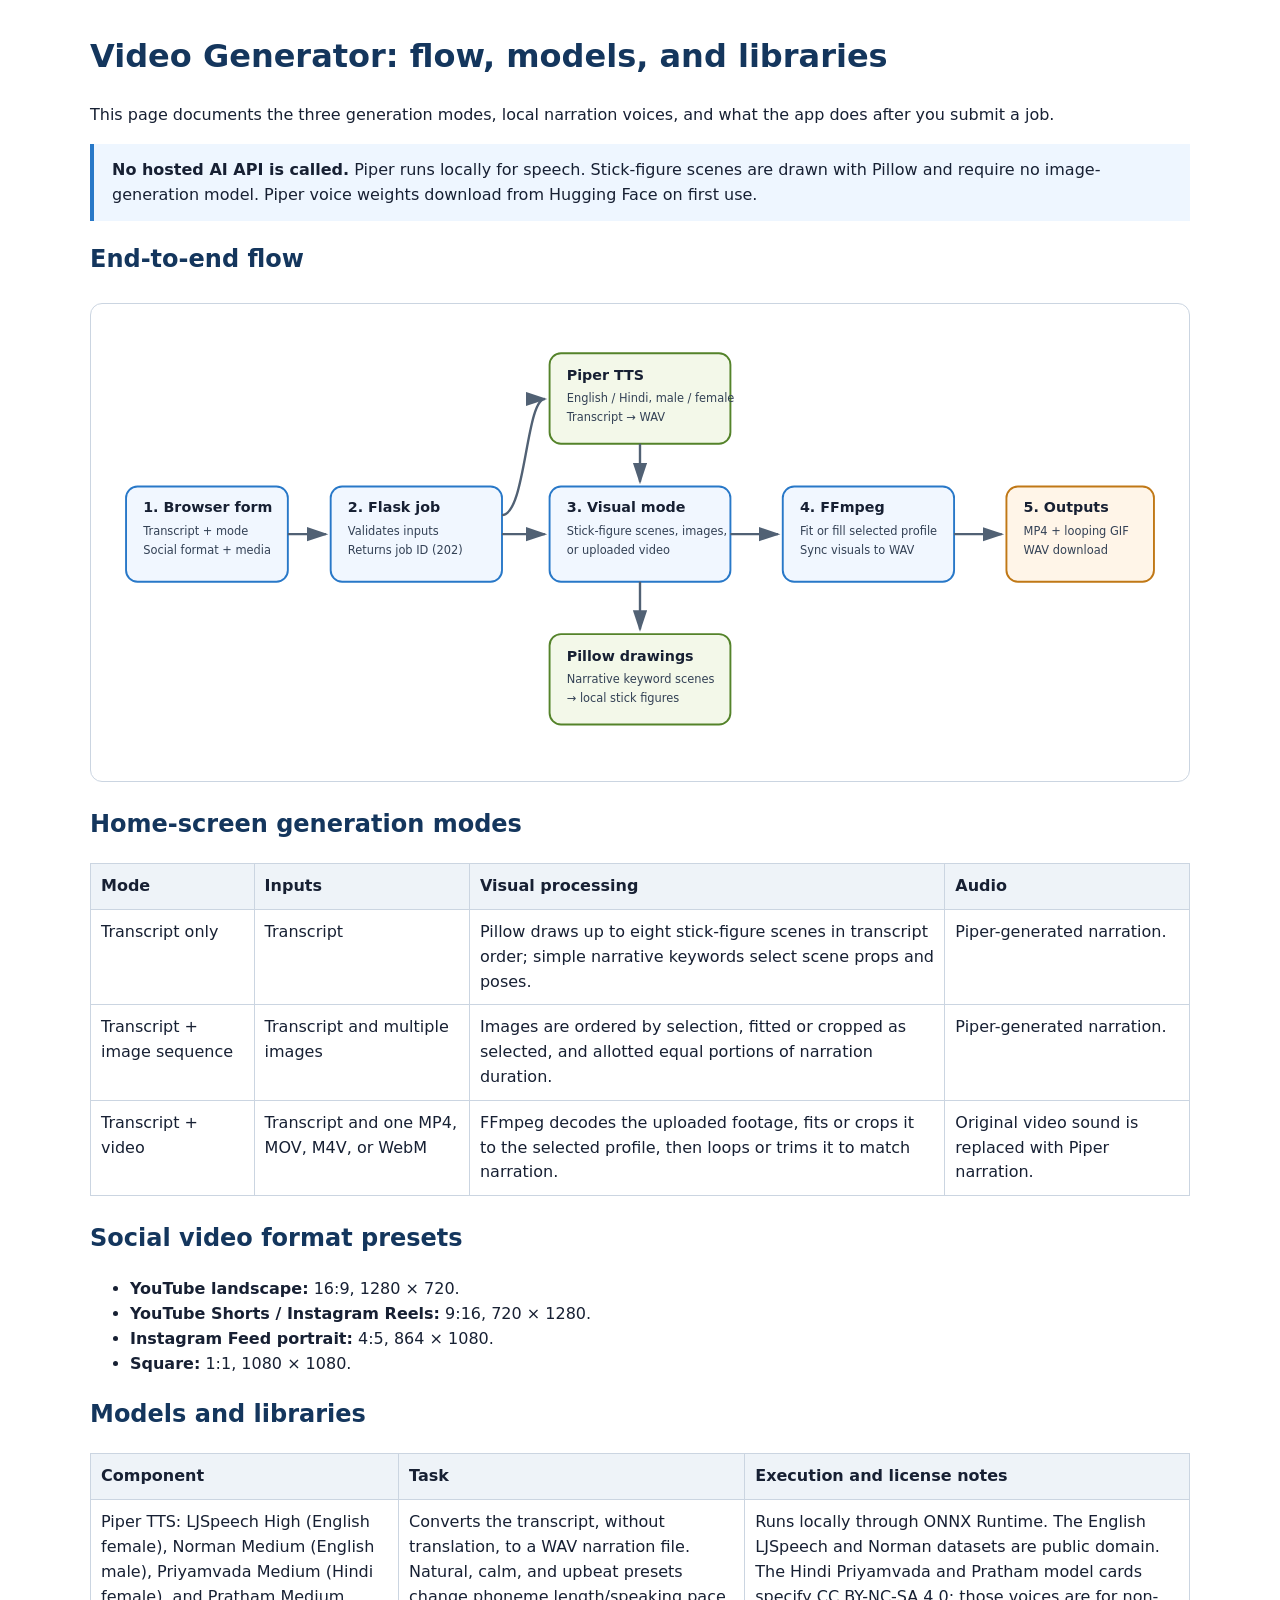
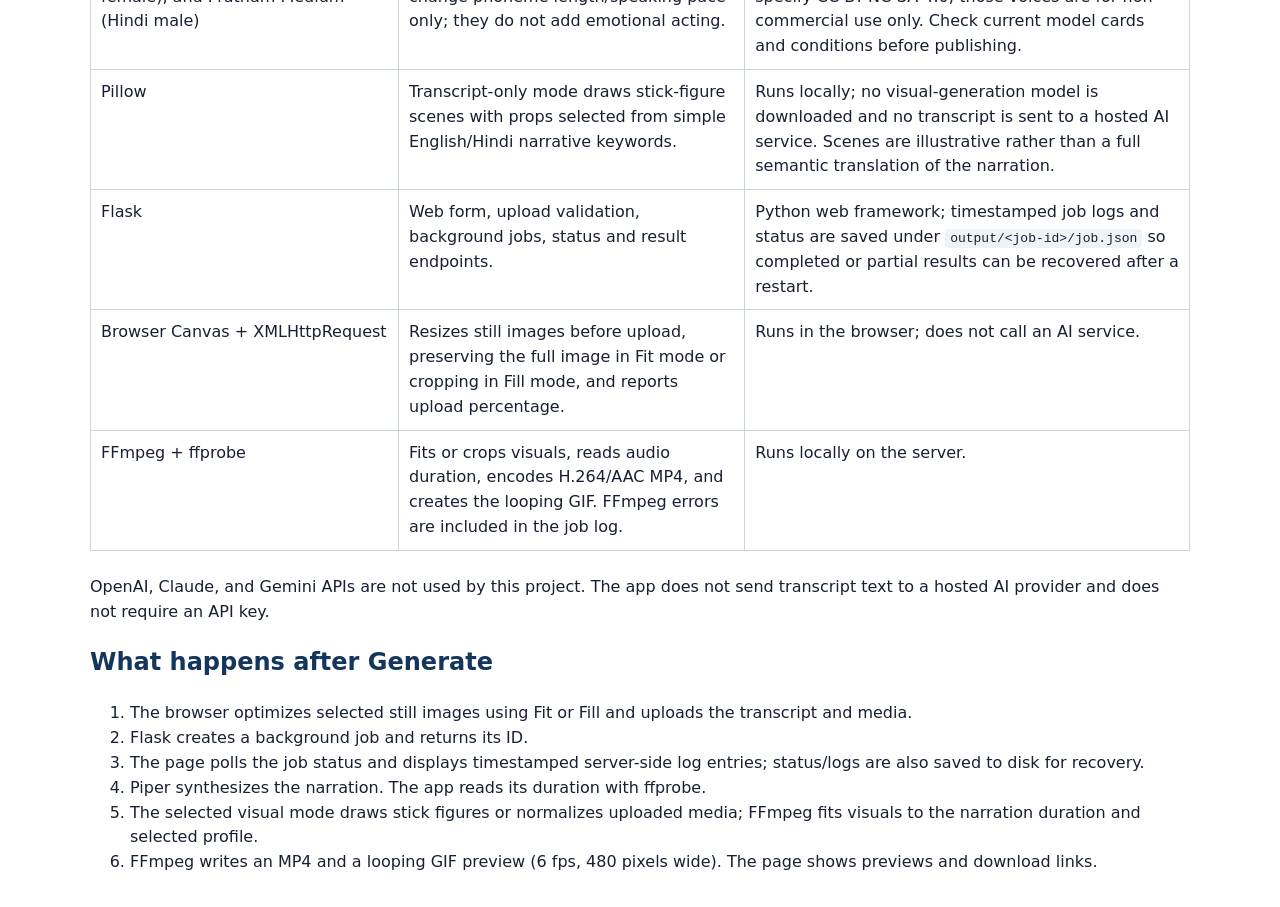
==== docs/video-generation-flow.html @ 9afd6c6a "Build transcript-to-video generator Add Flask workflows for transcript narration, image slideshows, " ====
<!doctype html>
<html lang="en">
  <head>
    <meta charset="utf-8">
    <meta name="viewport" content="width=device-width, initial-scale=1">
    <title>Video Generator - Flow and Models</title>
    <style>
      :root { color-scheme: light; font-family: system-ui, sans-serif; line-height: 1.55; }
      body { max-width: 1100px; margin: 32px auto; padding: 0 20px; color: #172033; }
      h1, h2 { color: #14365d; }
      .callout { padding: 14px 18px; border-left: 4px solid #2878c8; background: #eef6ff; }
      .diagram { overflow-x: auto; margin: 24px 0; padding: 16px; border: 1px solid #cbd5e1; border-radius: 12px; }
      svg { min-width: 900px; width: 100%; height: auto; }
      .node { fill: #f1f7ff; stroke: #2878c8; stroke-width: 2; rx: 12; }
      .node-model { fill: #f3f8e9; stroke: #54832a; stroke-width: 2; rx: 12; }
      .node-output { fill: #fff5e8; stroke: #c07816; stroke-width: 2; rx: 12; }
      .arrow { stroke: #516174; stroke-width: 2.5; fill: none; marker-end: url(#arrow); }
      .node-title { font-size: 15px; font-weight: 700; fill: #172033; }
      .node-copy { font-size: 12px; fill: #334155; }
      table { width: 100%; border-collapse: collapse; margin: 16px 0 24px; }
      th, td { padding: 10px; border: 1px solid #cbd5e1; text-align: left; vertical-align: top; }
      th { background: #eef3f8; }
      code { background: #eef3f8; padding: 2px 5px; border-radius: 4px; }
      @media (prefers-color-scheme: dark) {
        :root { color-scheme: dark; }
        body { background: #111827; color: #e5e7eb; }
        h1, h2 { color: #bfdbfe; }
        th, td { border-color: #475569; }
        th, code { background: #1f2937; }
        .callout { background: #172554; }
        .diagram { border-color: #475569; }
      }
    </style>
  </head>
  <body>
    <h1>Video Generator: flow, models, and libraries</h1>
    <p>This page documents the three generation modes, local narration voices, and what the app does after you submit a job.</p>

    <div class="callout">
      <strong>No hosted AI API is called.</strong> Piper runs locally for speech. Stick-figure scenes are drawn with Pillow and require no image-generation model. Piper voice weights download from Hugging Face on first use.
    </div>

    <h2>End-to-end flow</h2>
    <div class="diagram">
      <svg viewBox="0 0 1120 460" role="img" aria-labelledby="diagram-title diagram-desc">
        <title id="diagram-title">Video generation processing flow</title>
        <desc id="diagram-desc">A browser submits a transcript and optional images or video to Flask. Piper creates narration. The selected visual mode prepares scenes. FFmpeg matches visuals to the narration and writes the video and GIF. The browser polls for logs and displays downloads.</desc>
        <defs>
          <marker id="arrow" markerWidth="10" markerHeight="10" refX="8" refY="3" orient="auto">
            <path d="M0,0 L0,6 L9,3 z" fill="#516174"></path>
          </marker>
        </defs>
        <rect class="node" x="20" y="175" width="170" height="100"></rect>
        <text class="node-title" x="38" y="202">1. Browser form</text>
        <text class="node-copy" x="38" y="226">Transcript + mode</text>
        <text class="node-copy" x="38" y="246">Social format + media</text>

        <rect class="node" x="235" y="175" width="180" height="100"></rect>
        <text class="node-title" x="253" y="202">2. Flask job</text>
        <text class="node-copy" x="253" y="226">Validates inputs</text>
        <text class="node-copy" x="253" y="246">Returns job ID (202)</text>

        <rect class="node-model" x="465" y="35" width="190" height="95"></rect>
        <text class="node-title" x="483" y="63">Piper TTS</text>
        <text class="node-copy" x="483" y="86">English / Hindi, male / female</text>
        <text class="node-copy" x="483" y="106">Transcript → WAV</text>

        <rect class="node" x="465" y="175" width="190" height="100"></rect>
        <text class="node-title" x="483" y="202">3. Visual mode</text>
        <text class="node-copy" x="483" y="226">Stick-figure scenes, images,</text>
        <text class="node-copy" x="483" y="246">or uploaded video</text>

        <rect class="node-model" x="465" y="330" width="190" height="95"></rect>
        <text class="node-title" x="483" y="358">Pillow drawings</text>
        <text class="node-copy" x="483" y="381">Narrative keyword scenes</text>
        <text class="node-copy" x="483" y="401">→ local stick figures</text>

        <rect class="node" x="710" y="175" width="180" height="100"></rect>
        <text class="node-title" x="728" y="202">4. FFmpeg</text>
        <text class="node-copy" x="728" y="226">Fit or fill selected profile</text>
        <text class="node-copy" x="728" y="246">Sync visuals to WAV</text>

        <rect class="node-output" x="945" y="175" width="155" height="100"></rect>
        <text class="node-title" x="963" y="202">5. Outputs</text>
        <text class="node-copy" x="963" y="226">MP4 + looping GIF</text>
        <text class="node-copy" x="963" y="246">WAV download</text>

        <path class="arrow" d="M190 225 H230"></path>
        <path class="arrow" d="M415 205 C440 205 440 83 460 83"></path>
        <path class="arrow" d="M415 225 H460"></path>
        <path class="arrow" d="M560 130 V170"></path>
        <path class="arrow" d="M560 275 V325"></path>
        <path class="arrow" d="M655 225 H705"></path>
        <path class="arrow" d="M890 225 H940"></path>
      </svg>
    </div>

    <h2>Home-screen generation modes</h2>
    <table>
      <thead><tr><th>Mode</th><th>Inputs</th><th>Visual processing</th><th>Audio</th></tr></thead>
      <tbody>
        <tr><td>Transcript only</td><td>Transcript</td><td>Pillow draws up to eight stick-figure scenes in transcript order; simple narrative keywords select scene props and poses.</td><td>Piper-generated narration.</td></tr>
        <tr><td>Transcript + image sequence</td><td>Transcript and multiple images</td><td>Images are ordered by selection, fitted or cropped as selected, and allotted equal portions of narration duration.</td><td>Piper-generated narration.</td></tr>
        <tr><td>Transcript + video</td><td>Transcript and one MP4, MOV, M4V, or WebM</td><td>FFmpeg decodes the uploaded footage, fits or crops it to the selected profile, then loops or trims it to match narration.</td><td>Original video sound is replaced with Piper narration.</td></tr>
      </tbody>
    </table>

    <h2>Social video format presets</h2>
    <ul>
      <li><strong>YouTube landscape:</strong> 16:9, 1280 × 720.</li>
      <li><strong>YouTube Shorts / Instagram Reels:</strong> 9:16, 720 × 1280.</li>
      <li><strong>Instagram Feed portrait:</strong> 4:5, 864 × 1080.</li>
      <li><strong>Square:</strong> 1:1, 1080 × 1080.</li>
    </ul>

    <h2>Models and libraries</h2>
    <table>
      <thead><tr><th>Component</th><th>Task</th><th>Execution and license notes</th></tr></thead>
      <tbody>
        <tr>
          <td>Piper TTS: LJSpeech High (English female), Norman Medium (English male), Priyamvada Medium (Hindi female), and Pratham Medium (Hindi male)</td>
          <td>Converts the transcript, without translation, to a WAV narration file. Natural, calm, and upbeat presets change phoneme length/speaking pace only; they do not add emotional acting.</td>
          <td>Runs locally through ONNX Runtime. The English LJSpeech and Norman datasets are public domain. The Hindi Priyamvada and Pratham model cards specify CC BY-NC-SA 4.0; those voices are for non-commercial use only. Check current model cards and conditions before publishing.</td>
        </tr>
        <tr>
          <td>Pillow</td>
          <td>Transcript-only mode draws stick-figure scenes with props selected from simple English/Hindi narrative keywords.</td>
          <td>Runs locally; no visual-generation model is downloaded and no transcript is sent to a hosted AI service. Scenes are illustrative rather than a full semantic translation of the narration.</td>
        </tr>
        <tr>
          <td>Flask</td>
          <td>Web form, upload validation, background jobs, status and result endpoints.</td>
          <td>Python web framework; timestamped job logs and status are saved under <code>output/&lt;job-id&gt;/job.json</code> so completed or partial results can be recovered after a restart.</td>
        </tr>
        <tr>
          <td>Browser Canvas + XMLHttpRequest</td>
          <td>Resizes still images before upload, preserving the full image in Fit mode or cropping in Fill mode, and reports upload percentage.</td>
          <td>Runs in the browser; does not call an AI service.</td>
        </tr>
        <tr>
          <td>FFmpeg + ffprobe</td>
          <td>Fits or crops visuals, reads audio duration, encodes H.264/AAC MP4, and creates the looping GIF. FFmpeg errors are included in the job log.</td>
          <td>Runs locally on the server.</td>
        </tr>
      </tbody>
    </table>
    <p>OpenAI, Claude, and Gemini APIs are not used by this project. The app does not send transcript text to a hosted AI provider and does not require an API key.</p>

    <h2>What happens after Generate</h2>
    <ol>
      <li>The browser optimizes selected still images using Fit or Fill and uploads the transcript and media.</li>
      <li>Flask creates a background job and returns its ID.</li>
      <li>The page polls the job status and displays timestamped server-side log entries; status/logs are also saved to disk for recovery.</li>
      <li>Piper synthesizes the narration. The app reads its duration with ffprobe.</li>
      <li>The selected visual mode draws stick figures or normalizes uploaded media; FFmpeg fits visuals to the narration duration and selected profile.</li>
      <li>FFmpeg writes an MP4 and a looping GIF preview (6 fps, 480 pixels wide). The page shows previews and download links.</li>
    </ol>
  </body>
</html>
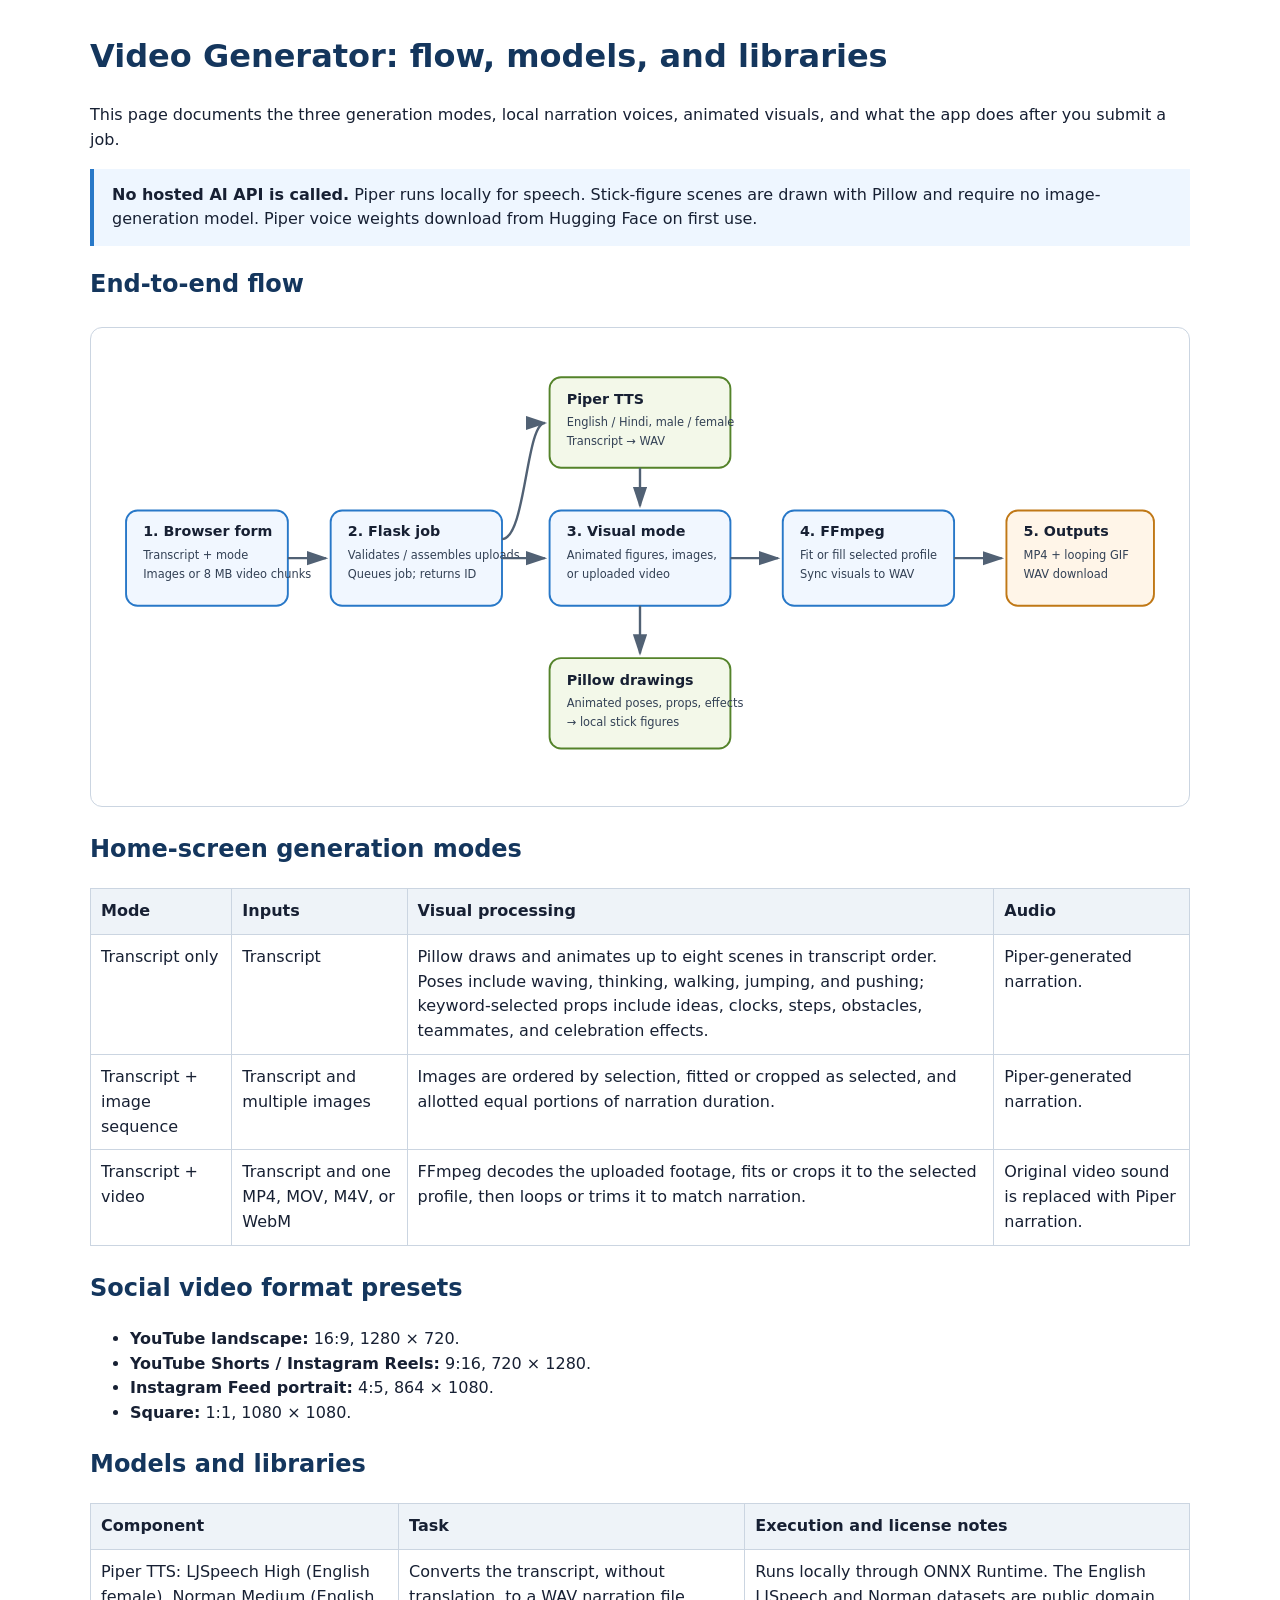
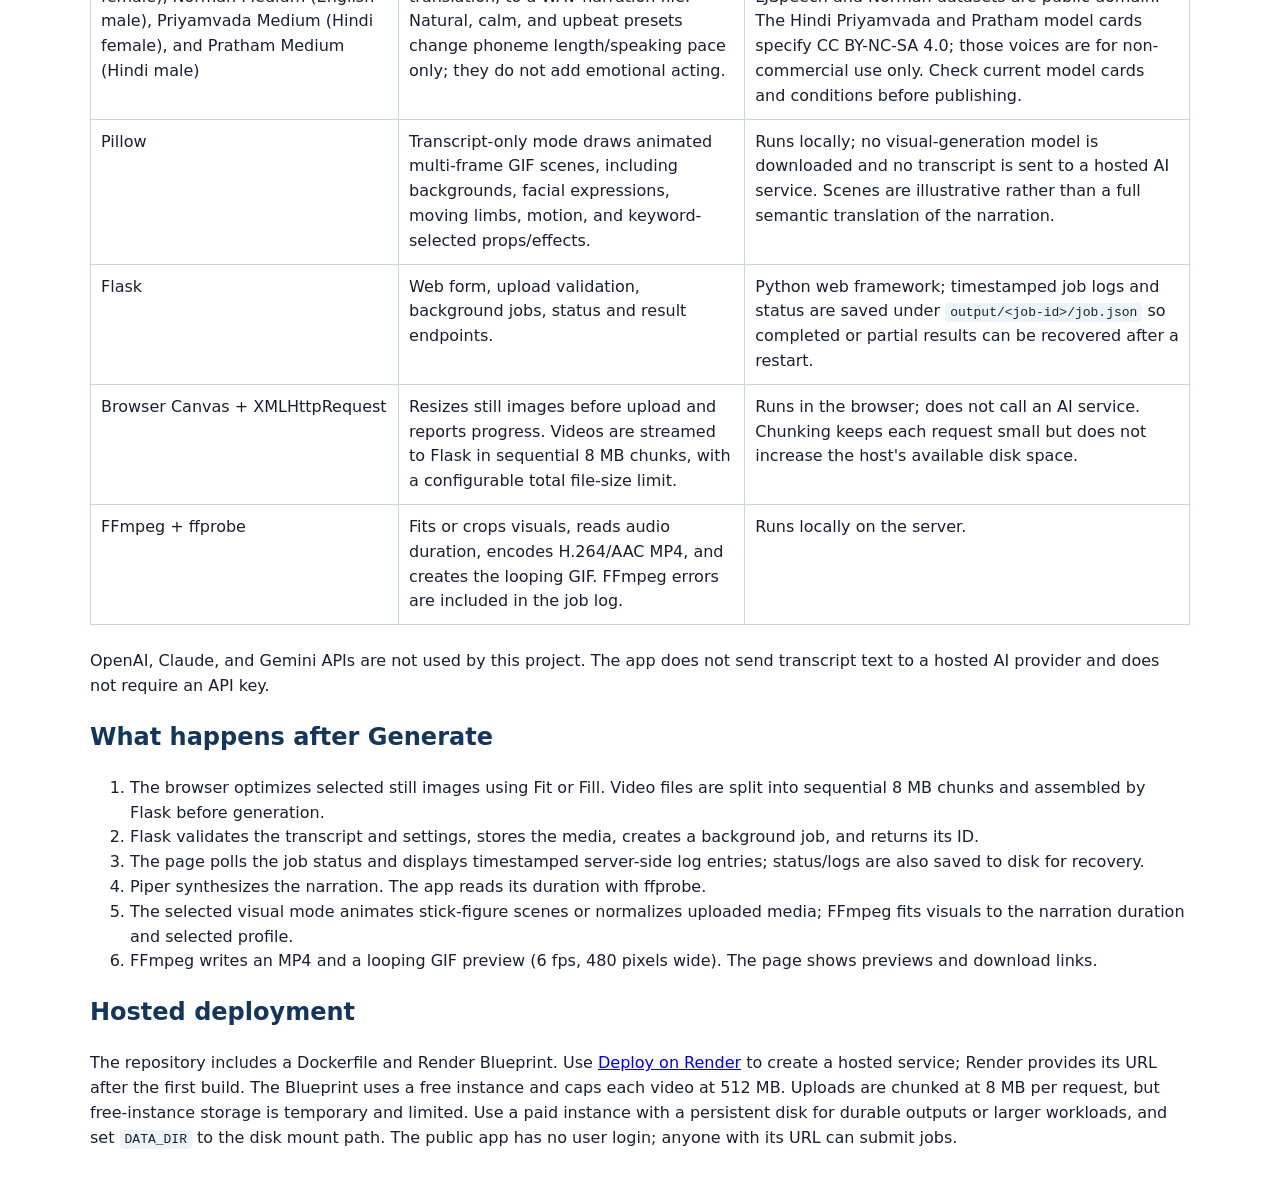
==== commit 03ca57da: "Add chunked uploads and animated scenes Add 8 MB chunked video upload sessions, animated transcript-" ====
--- a/docs/video-generation-flow.html
+++ b/docs/video-generation-flow.html
@@ -34,7 +34,7 @@
   </head>
   <body>
     <h1>Video Generator: flow, models, and libraries</h1>
-    <p>This page documents the three generation modes, local narration voices, and what the app does after you submit a job.</p>
+    <p>This page documents the three generation modes, local narration voices, animated visuals, and what the app does after you submit a job.</p>
 
     <div class="callout">
       <strong>No hosted AI API is called.</strong> Piper runs locally for speech. Stick-figure scenes are drawn with Pillow and require no image-generation model. Piper voice weights download from Hugging Face on first use.
@@ -44,7 +44,7 @@
     <div class="diagram">
       <svg viewBox="0 0 1120 460" role="img" aria-labelledby="diagram-title diagram-desc">
         <title id="diagram-title">Video generation processing flow</title>
-        <desc id="diagram-desc">A browser submits a transcript and optional images or video to Flask. Piper creates narration. The selected visual mode prepares scenes. FFmpeg matches visuals to the narration and writes the video and GIF. The browser polls for logs and displays downloads.</desc>
+        <desc id="diagram-desc">A browser sends a transcript, optimized images, or video in 8 MB chunks to Flask. Piper creates narration. The selected visual mode prepares scenes. FFmpeg matches visuals to the narration and writes the video and GIF. The browser polls for logs and displays downloads.</desc>
         <defs>
           <marker id="arrow" markerWidth="10" markerHeight="10" refX="8" refY="3" orient="auto">
             <path d="M0,0 L0,6 L9,3 z" fill="#516174"></path>
@@ -53,12 +53,12 @@
         <rect class="node" x="20" y="175" width="170" height="100"></rect>
         <text class="node-title" x="38" y="202">1. Browser form</text>
         <text class="node-copy" x="38" y="226">Transcript + mode</text>
-        <text class="node-copy" x="38" y="246">Social format + media</text>
+        <text class="node-copy" x="38" y="246">Images or 8 MB video chunks</text>
 
         <rect class="node" x="235" y="175" width="180" height="100"></rect>
         <text class="node-title" x="253" y="202">2. Flask job</text>
-        <text class="node-copy" x="253" y="226">Validates inputs</text>
-        <text class="node-copy" x="253" y="246">Returns job ID (202)</text>
+        <text class="node-copy" x="253" y="226">Validates / assembles uploads</text>
+        <text class="node-copy" x="253" y="246">Queues job; returns ID</text>
 
         <rect class="node-model" x="465" y="35" width="190" height="95"></rect>
         <text class="node-title" x="483" y="63">Piper TTS</text>
@@ -67,12 +67,12 @@
 
         <rect class="node" x="465" y="175" width="190" height="100"></rect>
         <text class="node-title" x="483" y="202">3. Visual mode</text>
-        <text class="node-copy" x="483" y="226">Stick-figure scenes, images,</text>
+        <text class="node-copy" x="483" y="226">Animated figures, images,</text>
         <text class="node-copy" x="483" y="246">or uploaded video</text>
 
         <rect class="node-model" x="465" y="330" width="190" height="95"></rect>
         <text class="node-title" x="483" y="358">Pillow drawings</text>
-        <text class="node-copy" x="483" y="381">Narrative keyword scenes</text>
+        <text class="node-copy" x="483" y="381">Animated poses, props, effects</text>
         <text class="node-copy" x="483" y="401">→ local stick figures</text>
 
         <rect class="node" x="710" y="175" width="180" height="100"></rect>
@@ -99,7 +99,7 @@
     <table>
       <thead><tr><th>Mode</th><th>Inputs</th><th>Visual processing</th><th>Audio</th></tr></thead>
       <tbody>
-        <tr><td>Transcript only</td><td>Transcript</td><td>Pillow draws up to eight stick-figure scenes in transcript order; simple narrative keywords select scene props and poses.</td><td>Piper-generated narration.</td></tr>
+        <tr><td>Transcript only</td><td>Transcript</td><td>Pillow draws and animates up to eight scenes in transcript order. Poses include waving, thinking, walking, jumping, and pushing; keyword-selected props include ideas, clocks, steps, obstacles, teammates, and celebration effects.</td><td>Piper-generated narration.</td></tr>
         <tr><td>Transcript + image sequence</td><td>Transcript and multiple images</td><td>Images are ordered by selection, fitted or cropped as selected, and allotted equal portions of narration duration.</td><td>Piper-generated narration.</td></tr>
         <tr><td>Transcript + video</td><td>Transcript and one MP4, MOV, M4V, or WebM</td><td>FFmpeg decodes the uploaded footage, fits or crops it to the selected profile, then loops or trims it to match narration.</td><td>Original video sound is replaced with Piper narration.</td></tr>
       </tbody>
@@ -124,7 +124,7 @@
         </tr>
         <tr>
           <td>Pillow</td>
-          <td>Transcript-only mode draws stick-figure scenes with props selected from simple English/Hindi narrative keywords.</td>
+          <td>Transcript-only mode draws animated multi-frame GIF scenes, including backgrounds, facial expressions, moving limbs, motion, and keyword-selected props/effects.</td>
           <td>Runs locally; no visual-generation model is downloaded and no transcript is sent to a hosted AI service. Scenes are illustrative rather than a full semantic translation of the narration.</td>
         </tr>
         <tr>
@@ -134,8 +134,8 @@
         </tr>
         <tr>
           <td>Browser Canvas + XMLHttpRequest</td>
-          <td>Resizes still images before upload, preserving the full image in Fit mode or cropping in Fill mode, and reports upload percentage.</td>
-          <td>Runs in the browser; does not call an AI service.</td>
+          <td>Resizes still images before upload and reports progress. Videos are streamed to Flask in sequential 8 MB chunks, with a configurable total file-size limit.</td>
+          <td>Runs in the browser; does not call an AI service. Chunking keeps each request small but does not increase the host's available disk space.</td>
         </tr>
         <tr>
           <td>FFmpeg + ffprobe</td>
@@ -148,12 +148,15 @@
 
     <h2>What happens after Generate</h2>
     <ol>
-      <li>The browser optimizes selected still images using Fit or Fill and uploads the transcript and media.</li>
-      <li>Flask creates a background job and returns its ID.</li>
+      <li>The browser optimizes selected still images using Fit or Fill. Video files are split into sequential 8 MB chunks and assembled by Flask before generation.</li>
+      <li>Flask validates the transcript and settings, stores the media, creates a background job, and returns its ID.</li>
       <li>The page polls the job status and displays timestamped server-side log entries; status/logs are also saved to disk for recovery.</li>
       <li>Piper synthesizes the narration. The app reads its duration with ffprobe.</li>
-      <li>The selected visual mode draws stick figures or normalizes uploaded media; FFmpeg fits visuals to the narration duration and selected profile.</li>
+      <li>The selected visual mode animates stick-figure scenes or normalizes uploaded media; FFmpeg fits visuals to the narration duration and selected profile.</li>
       <li>FFmpeg writes an MP4 and a looping GIF preview (6 fps, 480 pixels wide). The page shows previews and download links.</li>
     </ol>
+
+    <h2>Hosted deployment</h2>
+    <p>The repository includes a Dockerfile and Render Blueprint. Use <a href="https://render.com/deploy?repo=https://github.com/SharathKumar18/video-generator">Deploy on Render</a> to create a hosted service; Render provides its URL after the first build. The Blueprint uses a free instance and caps each video at 512 MB. Uploads are chunked at 8 MB per request, but free-instance storage is temporary and limited. Use a paid instance with a persistent disk for durable outputs or larger workloads, and set <code>DATA_DIR</code> to the disk mount path. The public app has no user login; anyone with its URL can submit jobs.</p>
   </body>
 </html>
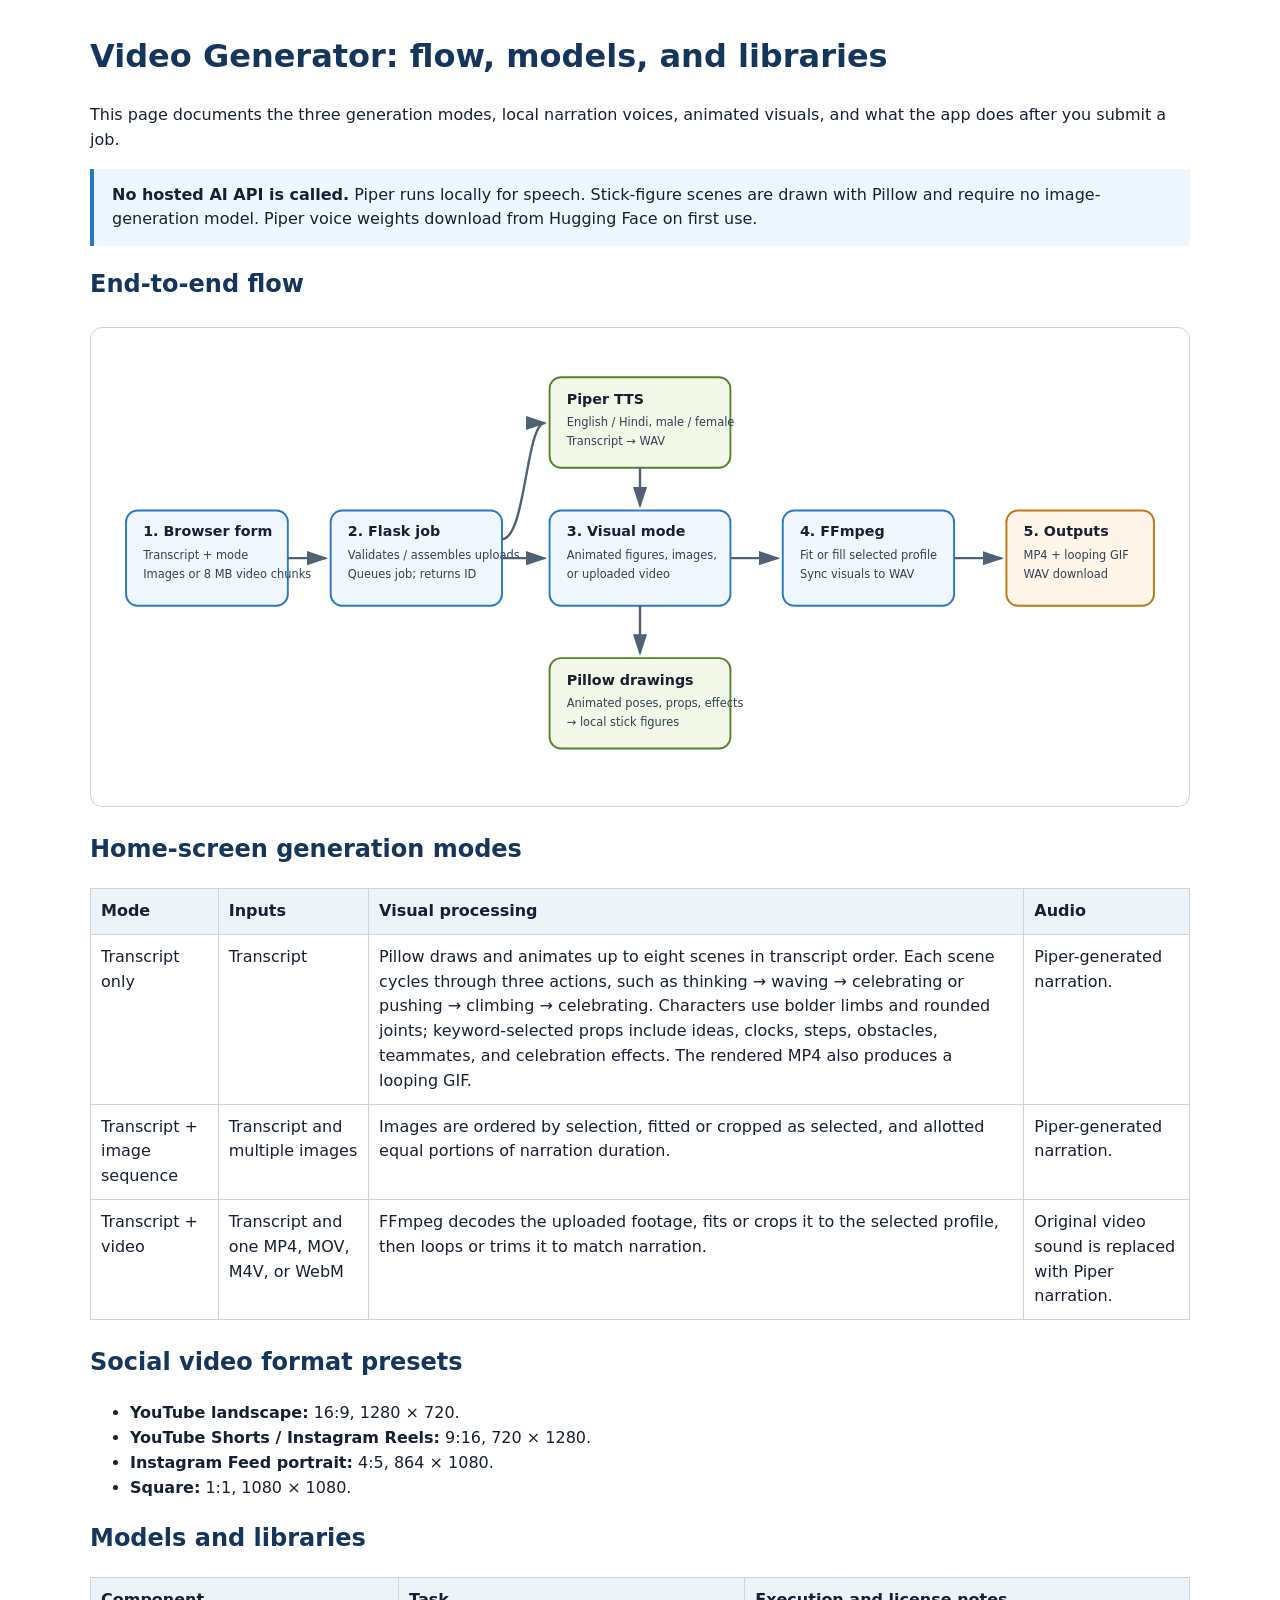
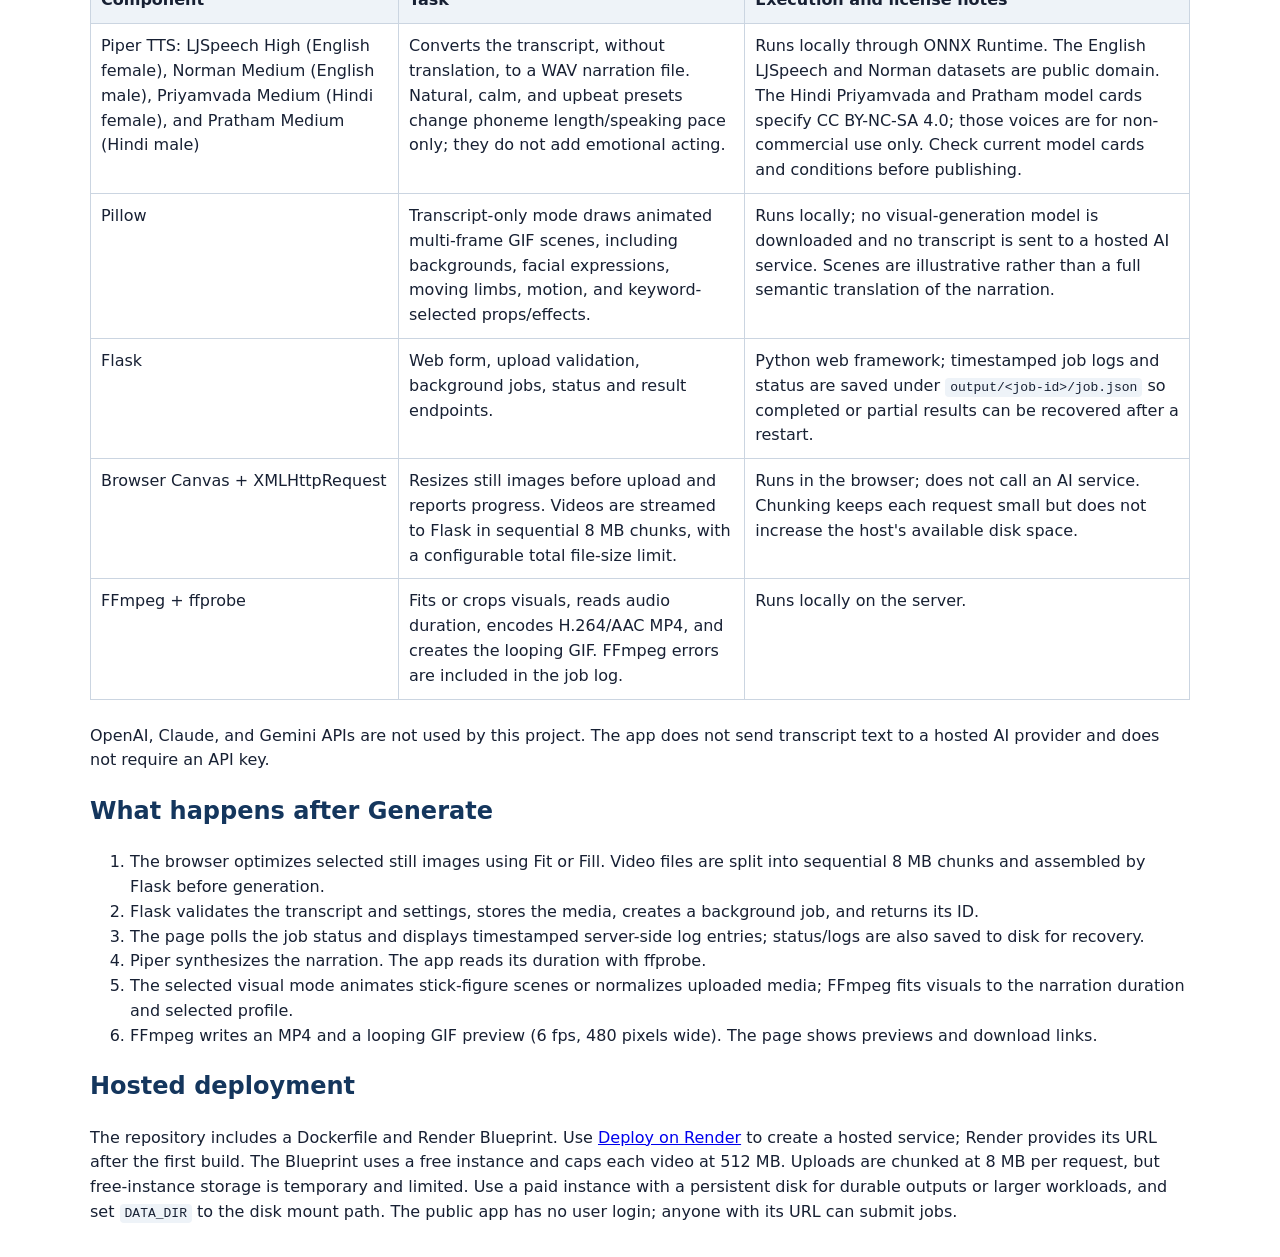
==== commit 790f5252: "Add multi-action stick-figure animations Use bolder figure strokes and cycle through three motions i" ====
--- a/docs/video-generation-flow.html
+++ b/docs/video-generation-flow.html
@@ -99,7 +99,7 @@
     <table>
       <thead><tr><th>Mode</th><th>Inputs</th><th>Visual processing</th><th>Audio</th></tr></thead>
       <tbody>
-        <tr><td>Transcript only</td><td>Transcript</td><td>Pillow draws and animates up to eight scenes in transcript order. Poses include waving, thinking, walking, jumping, and pushing; keyword-selected props include ideas, clocks, steps, obstacles, teammates, and celebration effects.</td><td>Piper-generated narration.</td></tr>
+        <tr><td>Transcript only</td><td>Transcript</td><td>Pillow draws and animates up to eight scenes in transcript order. Each scene cycles through three actions, such as thinking → waving → celebrating or pushing → climbing → celebrating. Characters use bolder limbs and rounded joints; keyword-selected props include ideas, clocks, steps, obstacles, teammates, and celebration effects. The rendered MP4 also produces a looping GIF.</td><td>Piper-generated narration.</td></tr>
         <tr><td>Transcript + image sequence</td><td>Transcript and multiple images</td><td>Images are ordered by selection, fitted or cropped as selected, and allotted equal portions of narration duration.</td><td>Piper-generated narration.</td></tr>
         <tr><td>Transcript + video</td><td>Transcript and one MP4, MOV, M4V, or WebM</td><td>FFmpeg decodes the uploaded footage, fits or crops it to the selected profile, then loops or trims it to match narration.</td><td>Original video sound is replaced with Piper narration.</td></tr>
       </tbody>
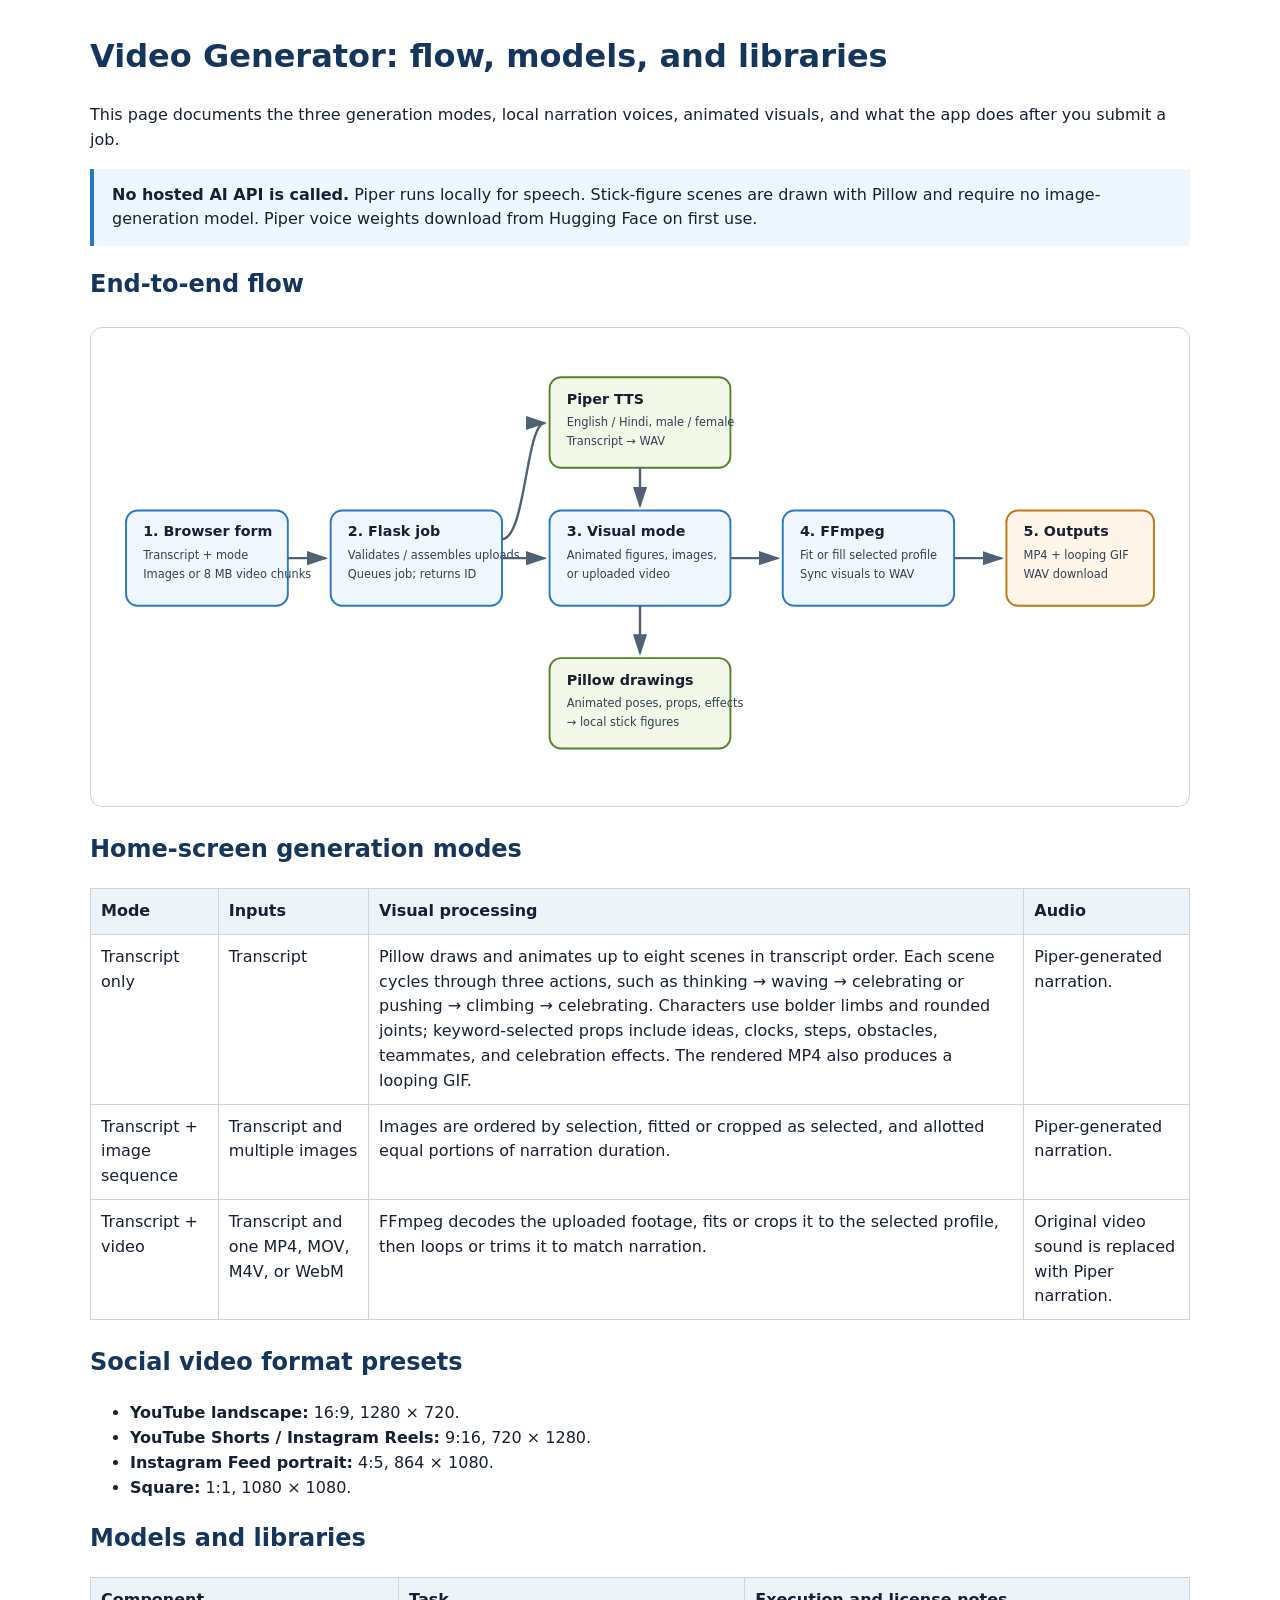
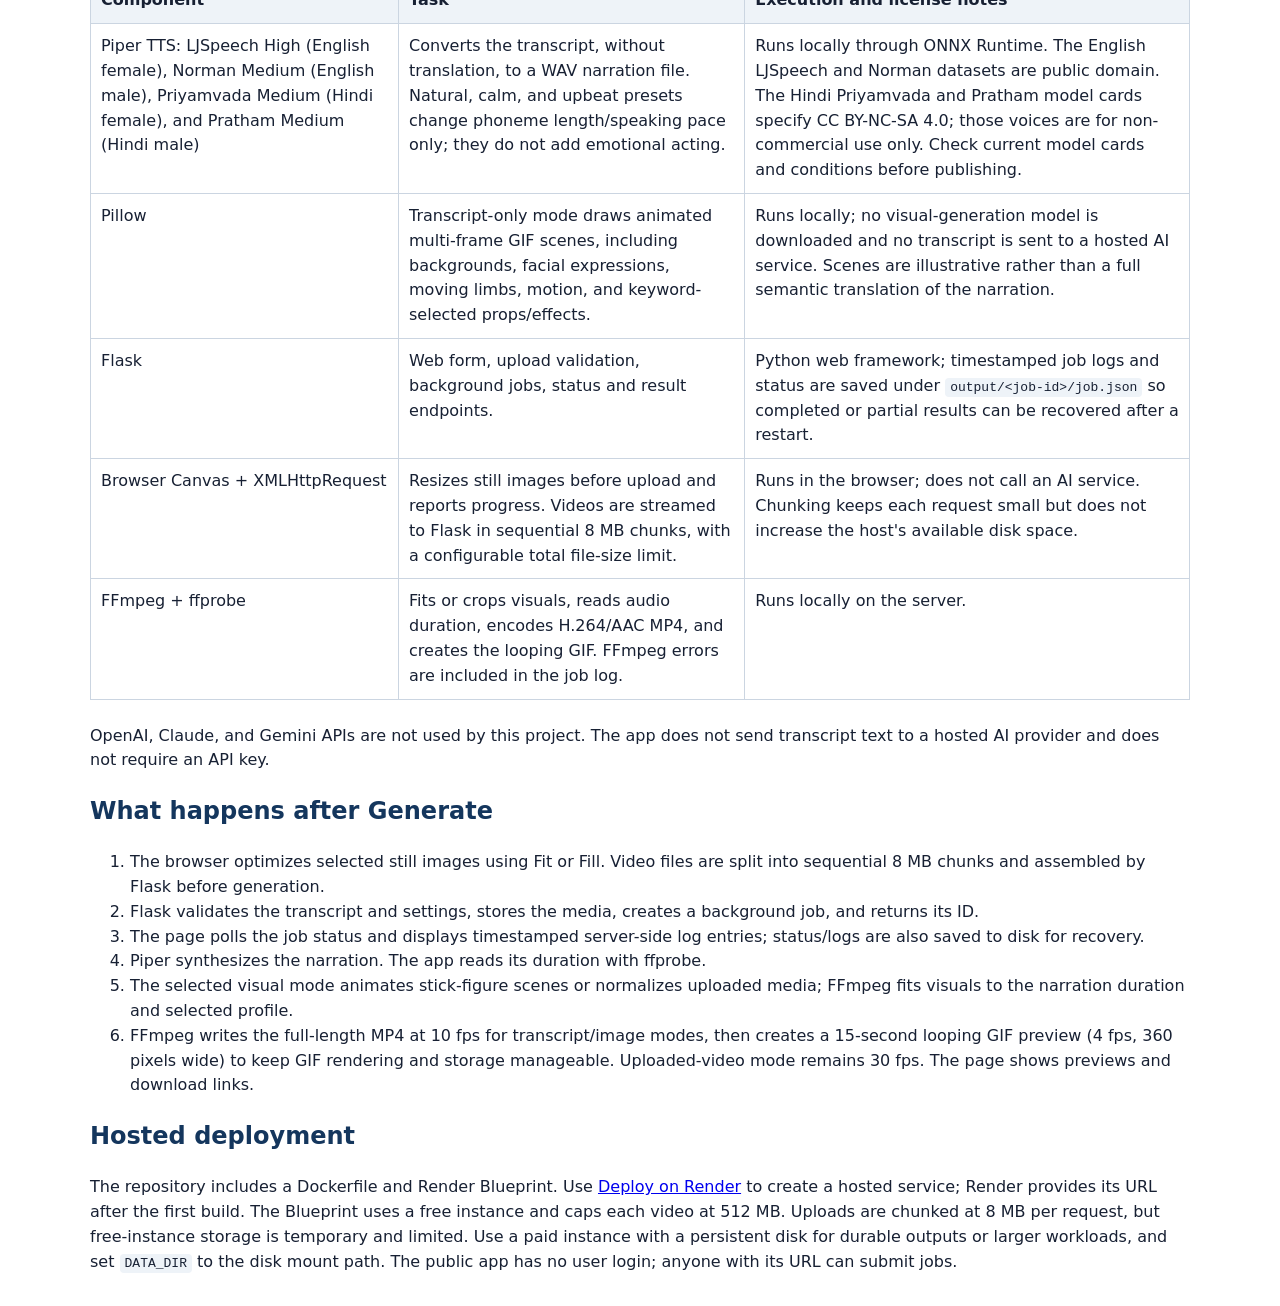
==== commit 0103d346: "Reduce resource use for long video jobs Render transcript animations at bounded dimensions, use a lo" ====
--- a/docs/video-generation-flow.html
+++ b/docs/video-generation-flow.html
@@ -153,7 +153,7 @@
       <li>The page polls the job status and displays timestamped server-side log entries; status/logs are also saved to disk for recovery.</li>
       <li>Piper synthesizes the narration. The app reads its duration with ffprobe.</li>
       <li>The selected visual mode animates stick-figure scenes or normalizes uploaded media; FFmpeg fits visuals to the narration duration and selected profile.</li>
-      <li>FFmpeg writes an MP4 and a looping GIF preview (6 fps, 480 pixels wide). The page shows previews and download links.</li>
+      <li>FFmpeg writes the full-length MP4 at 10 fps for transcript/image modes, then creates a 15-second looping GIF preview (4 fps, 360 pixels wide) to keep GIF rendering and storage manageable. Uploaded-video mode remains 30 fps. The page shows previews and download links.</li>
     </ol>
 
     <h2>Hosted deployment</h2>
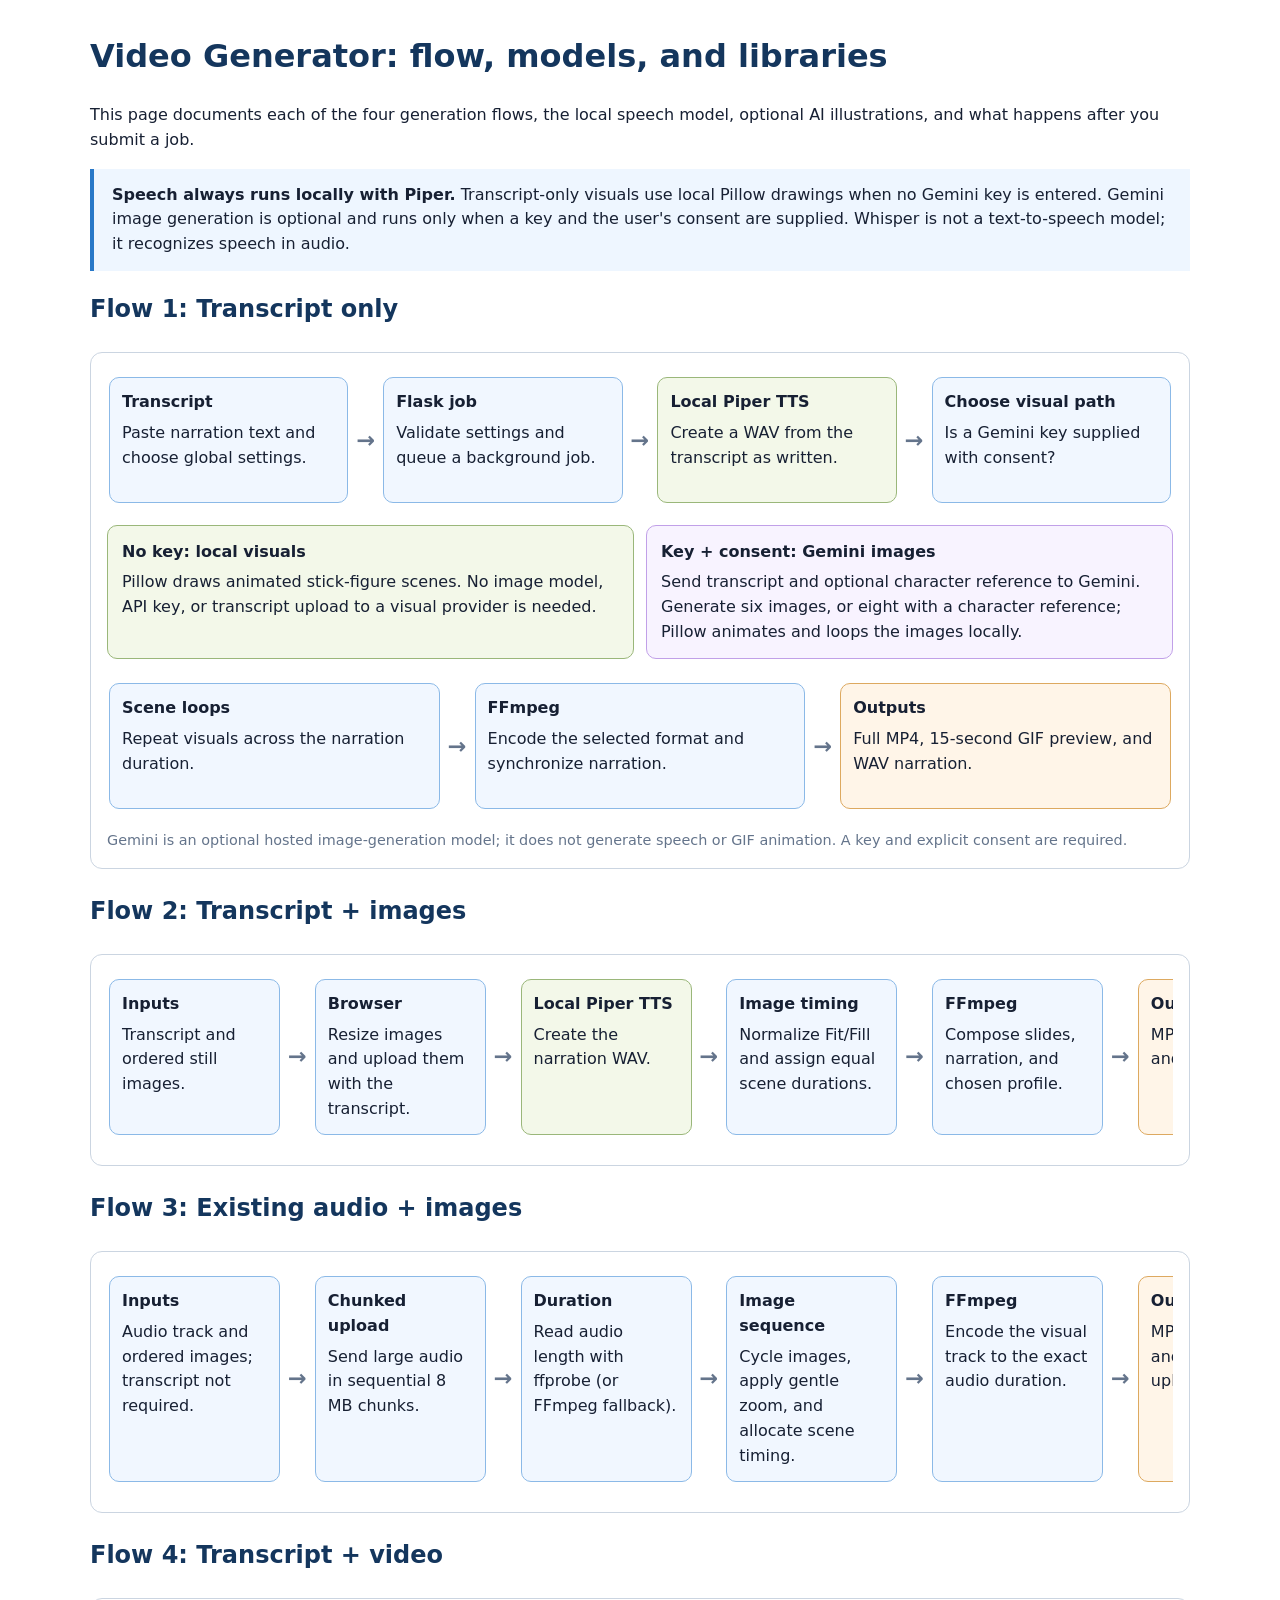
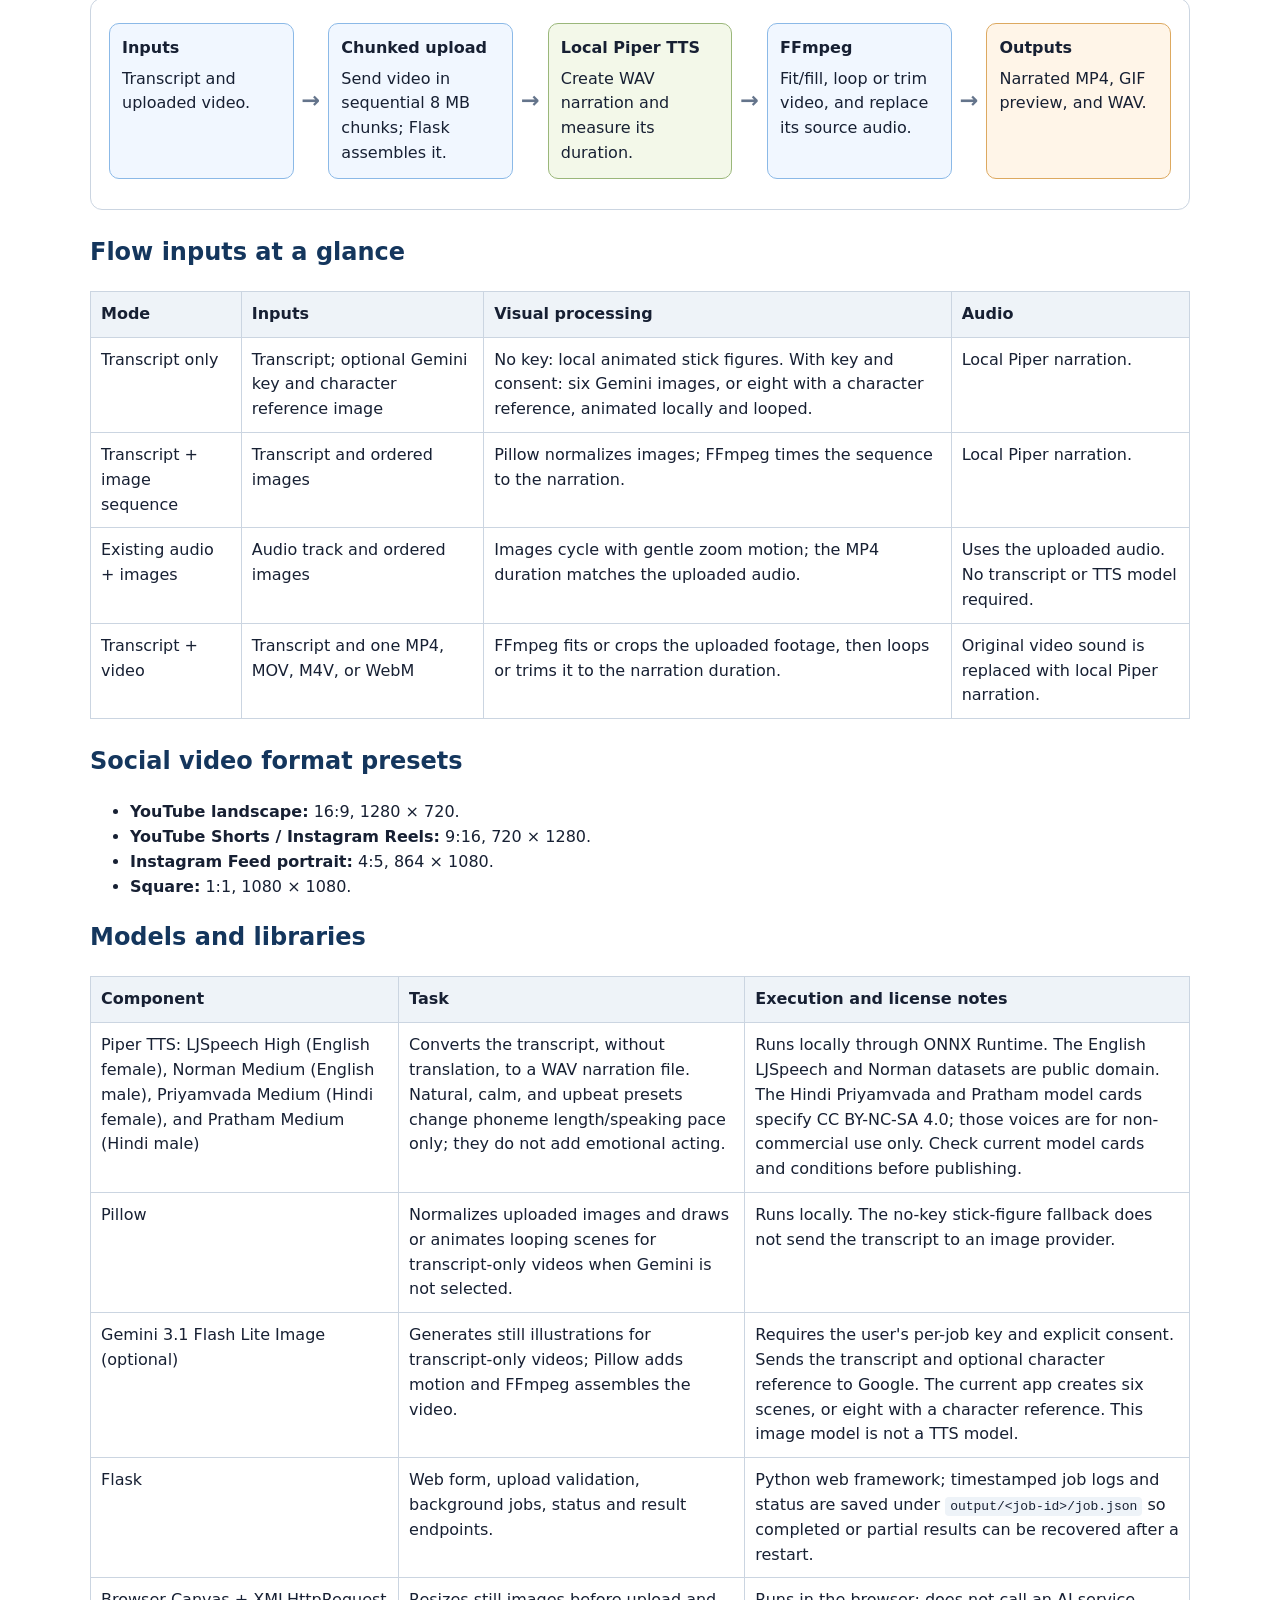
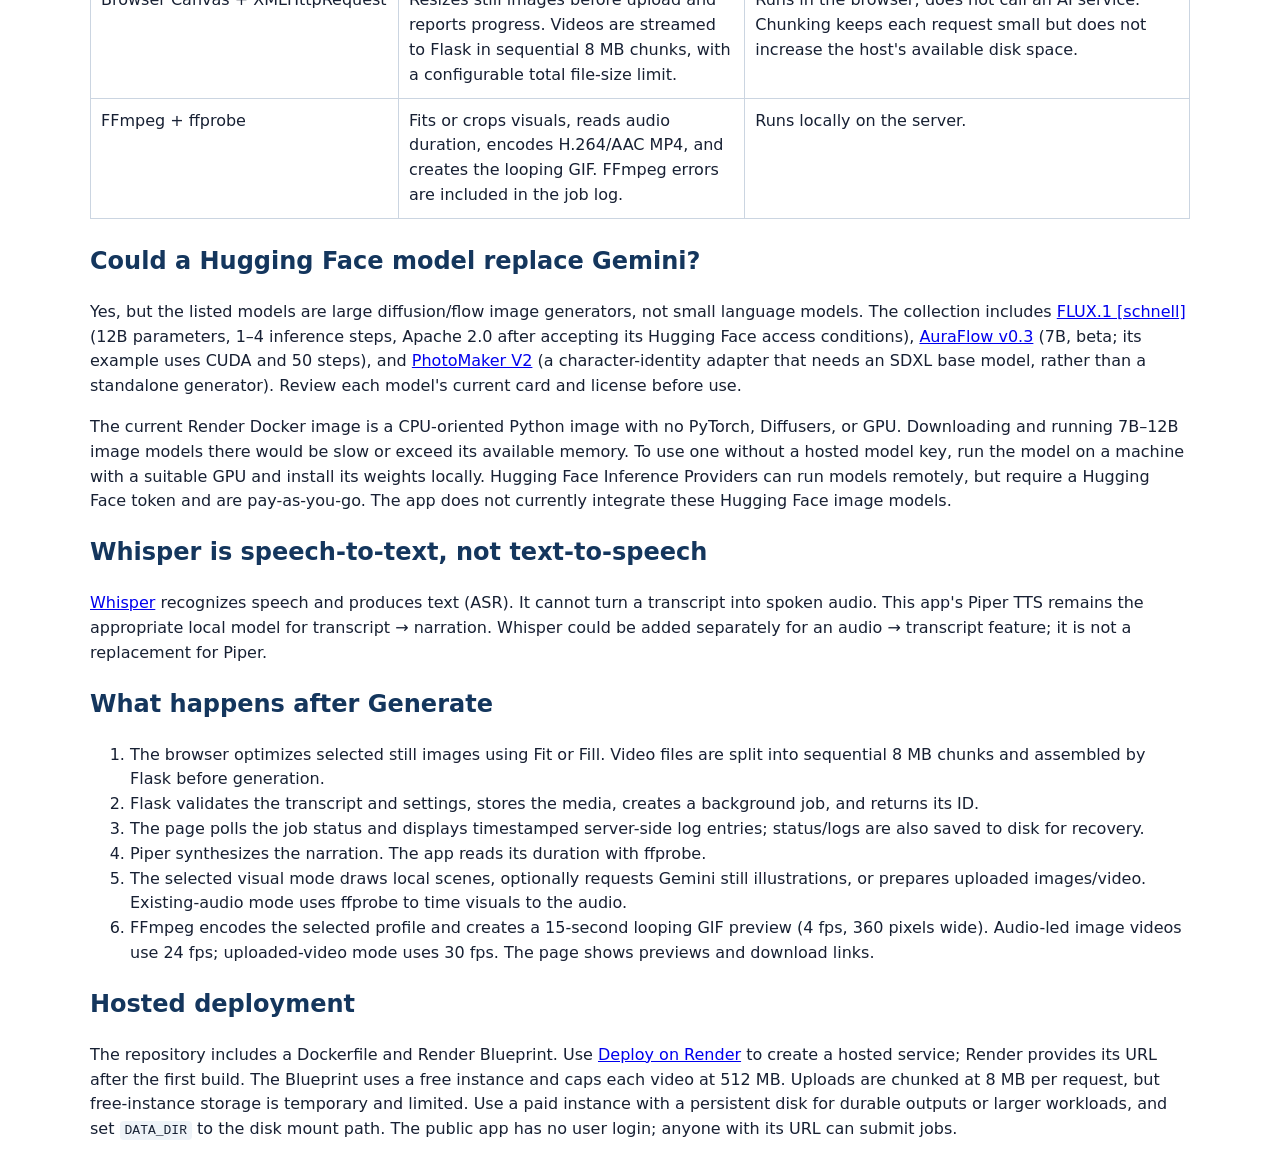
==== commit 73256789: "Document four video generation flows Co-authored-by: Copilot App <223556219+Copilot@users.noreply.gi" ====
--- a/docs/video-generation-flow.html
+++ b/docs/video-generation-flow.html
@@ -9,14 +9,18 @@
       body { max-width: 1100px; margin: 32px auto; padding: 0 20px; color: #172033; }
       h1, h2 { color: #14365d; }
       .callout { padding: 14px 18px; border-left: 4px solid #2878c8; background: #eef6ff; }
-      .diagram { overflow-x: auto; margin: 24px 0; padding: 16px; border: 1px solid #cbd5e1; border-radius: 12px; }
-      svg { min-width: 900px; width: 100%; height: auto; }
-      .node { fill: #f1f7ff; stroke: #2878c8; stroke-width: 2; rx: 12; }
-      .node-model { fill: #f3f8e9; stroke: #54832a; stroke-width: 2; rx: 12; }
-      .node-output { fill: #fff5e8; stroke: #c07816; stroke-width: 2; rx: 12; }
-      .arrow { stroke: #516174; stroke-width: 2.5; fill: none; marker-end: url(#arrow); }
-      .node-title { font-size: 15px; font-weight: 700; fill: #172033; }
-      .node-copy { font-size: 12px; fill: #334155; }
+      .flow { margin: 24px 0; padding: 16px; border: 1px solid #cbd5e1; border-radius: 12px; }
+      .flow-track { display: flex; align-items: stretch; gap: 8px; overflow-x: auto; padding: 8px 2px 14px; }
+      .flow-step { flex: 1 0 145px; min-height: 100px; padding: 12px; border: 1px solid #8bb9e7; border-radius: 10px; background: #f1f7ff; }
+      .flow-step.audio { border-color: #9ab77a; background: #f3f8e9; }
+      .flow-step.output { border-color: #dda960; background: #fff5e8; }
+      .flow-step strong { display: block; margin-bottom: 6px; }
+      .flow-arrow { align-self: center; flex: 0 0 auto; color: #64748b; font-size: 1.4rem; font-weight: 700; }
+      .flow-branches { display: grid; grid-template-columns: repeat(2, minmax(0, 1fr)); gap: 12px; margin: 8px 0 16px; }
+      .flow-branch { padding: 14px; border: 1px solid #9ab77a; border-radius: 10px; background: #f3f8e9; }
+      .flow-branch.remote { border-color: #c1a0e8; background: #f8f3ff; }
+      .flow-branch strong { display: block; margin-bottom: 5px; }
+      .flow-caption { margin: 6px 0 0; color: #64748b; font-size: .9rem; }
       table { width: 100%; border-collapse: collapse; margin: 16px 0 24px; }
       th, td { padding: 10px; border: 1px solid #cbd5e1; text-align: left; vertical-align: top; }
       th { background: #eef3f8; }
@@ -28,80 +32,87 @@
         th, td { border-color: #475569; }
         th, code { background: #1f2937; }
         .callout { background: #172554; }
-        .diagram { border-color: #475569; }
+        .flow { border-color: #475569; }
+        .flow-step { background: #172554; border-color: #3b82f6; }
+        .flow-step.audio, .flow-branch { background: #1d2b1d; border-color: #5e8b3c; }
+        .flow-step.output { background: #2e261a; border-color: #c07816; }
+        .flow-branch.remote { background: #2a1e39; border-color: #8b5fc0; }
+        .flow-caption, .flow-arrow { color: #94a3b8; }
       }
+      @media (max-width: 700px) { .flow-branches { grid-template-columns: 1fr; } }
     </style>
   </head>
   <body>
     <h1>Video Generator: flow, models, and libraries</h1>
-    <p>This page documents the three generation modes, local narration voices, animated visuals, and what the app does after you submit a job.</p>
+    <p>This page documents each of the four generation flows, the local speech model, optional AI illustrations, and what happens after you submit a job.</p>
 
     <div class="callout">
-      <strong>No hosted AI API is called.</strong> Piper runs locally for speech. Stick-figure scenes are drawn with Pillow and require no image-generation model. Piper voice weights download from Hugging Face on first use.
+      <strong>Speech always runs locally with Piper.</strong> Transcript-only visuals use local Pillow drawings when no Gemini key is entered. Gemini image generation is optional and runs only when a key and the user's consent are supplied. Whisper is not a text-to-speech model; it recognizes speech in audio.
     </div>
 
-    <h2>End-to-end flow</h2>
-    <div class="diagram">
-      <svg viewBox="0 0 1120 460" role="img" aria-labelledby="diagram-title diagram-desc">
-        <title id="diagram-title">Video generation processing flow</title>
-        <desc id="diagram-desc">A browser sends a transcript, optimized images, or video in 8 MB chunks to Flask. Piper creates narration. The selected visual mode prepares scenes. FFmpeg matches visuals to the narration and writes the video and GIF. The browser polls for logs and displays downloads.</desc>
-        <defs>
-          <marker id="arrow" markerWidth="10" markerHeight="10" refX="8" refY="3" orient="auto">
-            <path d="M0,0 L0,6 L9,3 z" fill="#516174"></path>
-          </marker>
-        </defs>
-        <rect class="node" x="20" y="175" width="170" height="100"></rect>
-        <text class="node-title" x="38" y="202">1. Browser form</text>
-        <text class="node-copy" x="38" y="226">Transcript + mode</text>
-        <text class="node-copy" x="38" y="246">Images or 8 MB video chunks</text>
-
-        <rect class="node" x="235" y="175" width="180" height="100"></rect>
-        <text class="node-title" x="253" y="202">2. Flask job</text>
-        <text class="node-copy" x="253" y="226">Validates / assembles uploads</text>
-        <text class="node-copy" x="253" y="246">Queues job; returns ID</text>
-
-        <rect class="node-model" x="465" y="35" width="190" height="95"></rect>
-        <text class="node-title" x="483" y="63">Piper TTS</text>
-        <text class="node-copy" x="483" y="86">English / Hindi, male / female</text>
-        <text class="node-copy" x="483" y="106">Transcript → WAV</text>
-
-        <rect class="node" x="465" y="175" width="190" height="100"></rect>
-        <text class="node-title" x="483" y="202">3. Visual mode</text>
-        <text class="node-copy" x="483" y="226">Animated figures, images,</text>
-        <text class="node-copy" x="483" y="246">or uploaded video</text>
-
-        <rect class="node-model" x="465" y="330" width="190" height="95"></rect>
-        <text class="node-title" x="483" y="358">Pillow drawings</text>
-        <text class="node-copy" x="483" y="381">Animated poses, props, effects</text>
-        <text class="node-copy" x="483" y="401">→ local stick figures</text>
-
-        <rect class="node" x="710" y="175" width="180" height="100"></rect>
-        <text class="node-title" x="728" y="202">4. FFmpeg</text>
-        <text class="node-copy" x="728" y="226">Fit or fill selected profile</text>
-        <text class="node-copy" x="728" y="246">Sync visuals to WAV</text>
-
-        <rect class="node-output" x="945" y="175" width="155" height="100"></rect>
-        <text class="node-title" x="963" y="202">5. Outputs</text>
-        <text class="node-copy" x="963" y="226">MP4 + looping GIF</text>
-        <text class="node-copy" x="963" y="246">WAV download</text>
-
-        <path class="arrow" d="M190 225 H230"></path>
-        <path class="arrow" d="M415 205 C440 205 440 83 460 83"></path>
-        <path class="arrow" d="M415 225 H460"></path>
-        <path class="arrow" d="M560 130 V170"></path>
-        <path class="arrow" d="M560 275 V325"></path>
-        <path class="arrow" d="M655 225 H705"></path>
-        <path class="arrow" d="M890 225 H940"></path>
-      </svg>
+    <h2>Flow 1: Transcript only</h2>
+    <div class="flow" aria-label="Transcript-only generation flow">
+      <div class="flow-track">
+        <div class="flow-step"><strong>Transcript</strong>Paste narration text and choose global settings.</div><span class="flow-arrow">→</span>
+        <div class="flow-step"><strong>Flask job</strong>Validate settings and queue a background job.</div><span class="flow-arrow">→</span>
+        <div class="flow-step audio"><strong>Local Piper TTS</strong>Create a WAV from the transcript as written.</div><span class="flow-arrow">→</span>
+        <div class="flow-step"><strong>Choose visual path</strong>Is a Gemini key supplied with consent?</div>
+      </div>
+      <div class="flow-branches">
+        <div class="flow-branch"><strong>No key: local visuals</strong>Pillow draws animated stick-figure scenes. No image model, API key, or transcript upload to a visual provider is needed.</div>
+        <div class="flow-branch remote"><strong>Key + consent: Gemini images</strong>Send transcript and optional character reference to Gemini. Generate six images, or eight with a character reference; Pillow animates and loops the images locally.</div>
+      </div>
+      <div class="flow-track">
+        <div class="flow-step"><strong>Scene loops</strong>Repeat visuals across the narration duration.</div><span class="flow-arrow">→</span>
+        <div class="flow-step"><strong>FFmpeg</strong>Encode the selected format and synchronize narration.</div><span class="flow-arrow">→</span>
+        <div class="flow-step output"><strong>Outputs</strong>Full MP4, 15-second GIF preview, and WAV narration.</div>
+      </div>
+      <p class="flow-caption">Gemini is an optional hosted image-generation model; it does not generate speech or GIF animation. A key and explicit consent are required.</p>
     </div>
 
-    <h2>Home-screen generation modes</h2>
+    <h2>Flow 2: Transcript + images</h2>
+    <div class="flow" aria-label="Transcript and images generation flow">
+      <div class="flow-track">
+        <div class="flow-step"><strong>Inputs</strong>Transcript and ordered still images.</div><span class="flow-arrow">→</span>
+        <div class="flow-step"><strong>Browser</strong>Resize images and upload them with the transcript.</div><span class="flow-arrow">→</span>
+        <div class="flow-step audio"><strong>Local Piper TTS</strong>Create the narration WAV.</div><span class="flow-arrow">→</span>
+        <div class="flow-step"><strong>Image timing</strong>Normalize Fit/Fill and assign equal scene durations.</div><span class="flow-arrow">→</span>
+        <div class="flow-step"><strong>FFmpeg</strong>Compose slides, narration, and chosen profile.</div><span class="flow-arrow">→</span>
+        <div class="flow-step output"><strong>Outputs</strong>MP4, GIF preview, and WAV.</div>
+      </div>
+    </div>
+
+    <h2>Flow 3: Existing audio + images</h2>
+    <div class="flow" aria-label="Existing audio and images generation flow">
+      <div class="flow-track">
+        <div class="flow-step"><strong>Inputs</strong>Audio track and ordered images; transcript not required.</div><span class="flow-arrow">→</span>
+        <div class="flow-step"><strong>Chunked upload</strong>Send large audio in sequential 8 MB chunks.</div><span class="flow-arrow">→</span>
+        <div class="flow-step"><strong>Duration</strong>Read audio length with ffprobe (or FFmpeg fallback).</div><span class="flow-arrow">→</span>
+        <div class="flow-step"><strong>Image sequence</strong>Cycle images, apply gentle zoom, and allocate scene timing.</div><span class="flow-arrow">→</span>
+        <div class="flow-step"><strong>FFmpeg</strong>Encode the visual track to the exact audio duration.</div><span class="flow-arrow">→</span>
+        <div class="flow-step output"><strong>Outputs</strong>MP4, GIF preview, and original uploaded audio.</div>
+      </div>
+    </div>
+
+    <h2>Flow 4: Transcript + video</h2>
+    <div class="flow" aria-label="Transcript and video generation flow">
+      <div class="flow-track">
+        <div class="flow-step"><strong>Inputs</strong>Transcript and uploaded video.</div><span class="flow-arrow">→</span>
+        <div class="flow-step"><strong>Chunked upload</strong>Send video in sequential 8 MB chunks; Flask assembles it.</div><span class="flow-arrow">→</span>
+        <div class="flow-step audio"><strong>Local Piper TTS</strong>Create WAV narration and measure its duration.</div><span class="flow-arrow">→</span>
+        <div class="flow-step"><strong>FFmpeg</strong>Fit/fill, loop or trim video, and replace its source audio.</div><span class="flow-arrow">→</span>
+        <div class="flow-step output"><strong>Outputs</strong>Narrated MP4, GIF preview, and WAV.</div>
+      </div>
+    </div>
+
+    <h2>Flow inputs at a glance</h2>
     <table>
       <thead><tr><th>Mode</th><th>Inputs</th><th>Visual processing</th><th>Audio</th></tr></thead>
       <tbody>
-        <tr><td>Transcript only</td><td>Transcript</td><td>Pillow draws and animates up to eight scenes in transcript order. Each scene cycles through three actions, such as thinking → waving → celebrating or pushing → climbing → celebrating. Characters use bolder limbs and rounded joints; keyword-selected props include ideas, clocks, steps, obstacles, teammates, and celebration effects. The rendered MP4 also produces a looping GIF.</td><td>Piper-generated narration.</td></tr>
-        <tr><td>Transcript + image sequence</td><td>Transcript and multiple images</td><td>Images are ordered by selection, fitted or cropped as selected, and allotted equal portions of narration duration.</td><td>Piper-generated narration.</td></tr>
-        <tr><td>Transcript + video</td><td>Transcript and one MP4, MOV, M4V, or WebM</td><td>FFmpeg decodes the uploaded footage, fits or crops it to the selected profile, then loops or trims it to match narration.</td><td>Original video sound is replaced with Piper narration.</td></tr>
+        <tr><td>Transcript only</td><td>Transcript; optional Gemini key and character reference image</td><td>No key: local animated stick figures. With key and consent: six Gemini images, or eight with a character reference, animated locally and looped.</td><td>Local Piper narration.</td></tr>
+        <tr><td>Transcript + image sequence</td><td>Transcript and ordered images</td><td>Pillow normalizes images; FFmpeg times the sequence to the narration.</td><td>Local Piper narration.</td></tr>
+        <tr><td>Existing audio + images</td><td>Audio track and ordered images</td><td>Images cycle with gentle zoom motion; the MP4 duration matches the uploaded audio.</td><td>Uses the uploaded audio. No transcript or TTS model required.</td></tr>
+        <tr><td>Transcript + video</td><td>Transcript and one MP4, MOV, M4V, or WebM</td><td>FFmpeg fits or crops the uploaded footage, then loops or trims it to the narration duration.</td><td>Original video sound is replaced with local Piper narration.</td></tr>
       </tbody>
     </table>
 
@@ -124,8 +135,13 @@
         </tr>
         <tr>
           <td>Pillow</td>
-          <td>Transcript-only mode draws animated multi-frame GIF scenes, including backgrounds, facial expressions, moving limbs, motion, and keyword-selected props/effects.</td>
-          <td>Runs locally; no visual-generation model is downloaded and no transcript is sent to a hosted AI service. Scenes are illustrative rather than a full semantic translation of the narration.</td>
+          <td>Normalizes uploaded images and draws or animates looping scenes for transcript-only videos when Gemini is not selected.</td>
+          <td>Runs locally. The no-key stick-figure fallback does not send the transcript to an image provider.</td>
+        </tr>
+        <tr>
+          <td>Gemini 3.1 Flash Lite Image (optional)</td>
+          <td>Generates still illustrations for transcript-only videos; Pillow adds motion and FFmpeg assembles the video.</td>
+          <td>Requires the user's per-job key and explicit consent. Sends the transcript and optional character reference to Google. The current app creates six scenes, or eight with a character reference. This image model is not a TTS model.</td>
         </tr>
         <tr>
           <td>Flask</td>
@@ -144,7 +160,12 @@
         </tr>
       </tbody>
     </table>
-    <p>OpenAI, Claude, and Gemini APIs are not used by this project. The app does not send transcript text to a hosted AI provider and does not require an API key.</p>
+    <h2>Could a Hugging Face model replace Gemini?</h2>
+    <p>Yes, but the listed models are large diffusion/flow image generators, not small language models. The collection includes <a href="https://huggingface.co/black-forest-labs/FLUX.1-schnell">FLUX.1 [schnell]</a> (12B parameters, 1–4 inference steps, Apache 2.0 after accepting its Hugging Face access conditions), <a href="https://huggingface.co/fal/AuraFlow-v0.3">AuraFlow v0.3</a> (7B, beta; its example uses CUDA and 50 steps), and <a href="https://huggingface.co/TencentARC/PhotoMaker-V2">PhotoMaker V2</a> (a character-identity adapter that needs an SDXL base model, rather than a standalone generator). Review each model's current card and license before use.</p>
+    <p>The current Render Docker image is a CPU-oriented Python image with no PyTorch, Diffusers, or GPU. Downloading and running 7B–12B image models there would be slow or exceed its available memory. To use one without a hosted model key, run the model on a machine with a suitable GPU and install its weights locally. Hugging Face Inference Providers can run models remotely, but require a Hugging Face token and are pay-as-you-go. The app does not currently integrate these Hugging Face image models.</p>
+
+    <h2>Whisper is speech-to-text, not text-to-speech</h2>
+    <p><a href="https://github.com/openai/whisper">Whisper</a> recognizes speech and produces text (ASR). It cannot turn a transcript into spoken audio. This app's Piper TTS remains the appropriate local model for transcript → narration. Whisper could be added separately for an audio → transcript feature; it is not a replacement for Piper.</p>
 
     <h2>What happens after Generate</h2>
     <ol>
@@ -152,8 +173,8 @@
       <li>Flask validates the transcript and settings, stores the media, creates a background job, and returns its ID.</li>
       <li>The page polls the job status and displays timestamped server-side log entries; status/logs are also saved to disk for recovery.</li>
       <li>Piper synthesizes the narration. The app reads its duration with ffprobe.</li>
-      <li>The selected visual mode animates stick-figure scenes or normalizes uploaded media; FFmpeg fits visuals to the narration duration and selected profile.</li>
-      <li>FFmpeg writes the full-length MP4 at 10 fps for transcript/image modes, then creates a 15-second looping GIF preview (4 fps, 360 pixels wide) to keep GIF rendering and storage manageable. Uploaded-video mode remains 30 fps. The page shows previews and download links.</li>
+      <li>The selected visual mode draws local scenes, optionally requests Gemini still illustrations, or prepares uploaded images/video. Existing-audio mode uses ffprobe to time visuals to the audio.</li>
+      <li>FFmpeg encodes the selected profile and creates a 15-second looping GIF preview (4 fps, 360 pixels wide). Audio-led image videos use 24 fps; uploaded-video mode uses 30 fps. The page shows previews and download links.</li>
     </ol>
 
     <h2>Hosted deployment</h2>
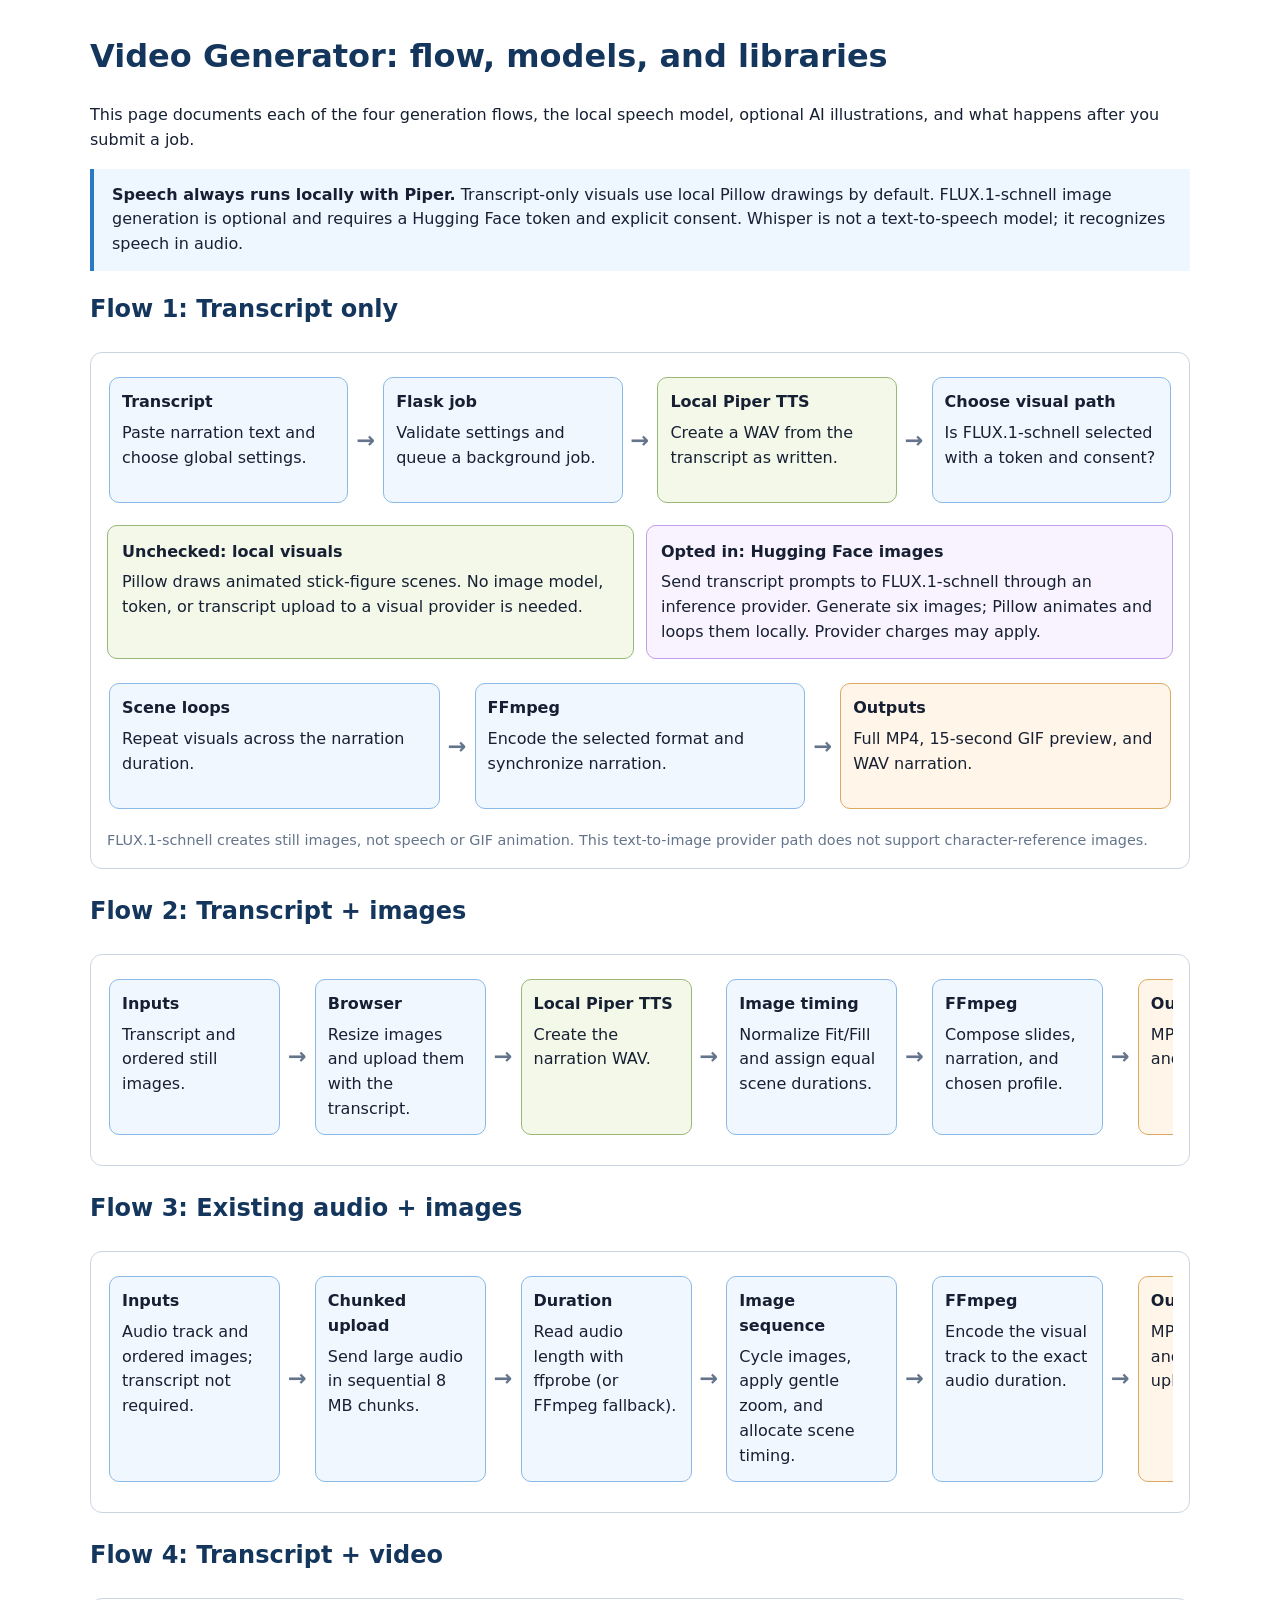
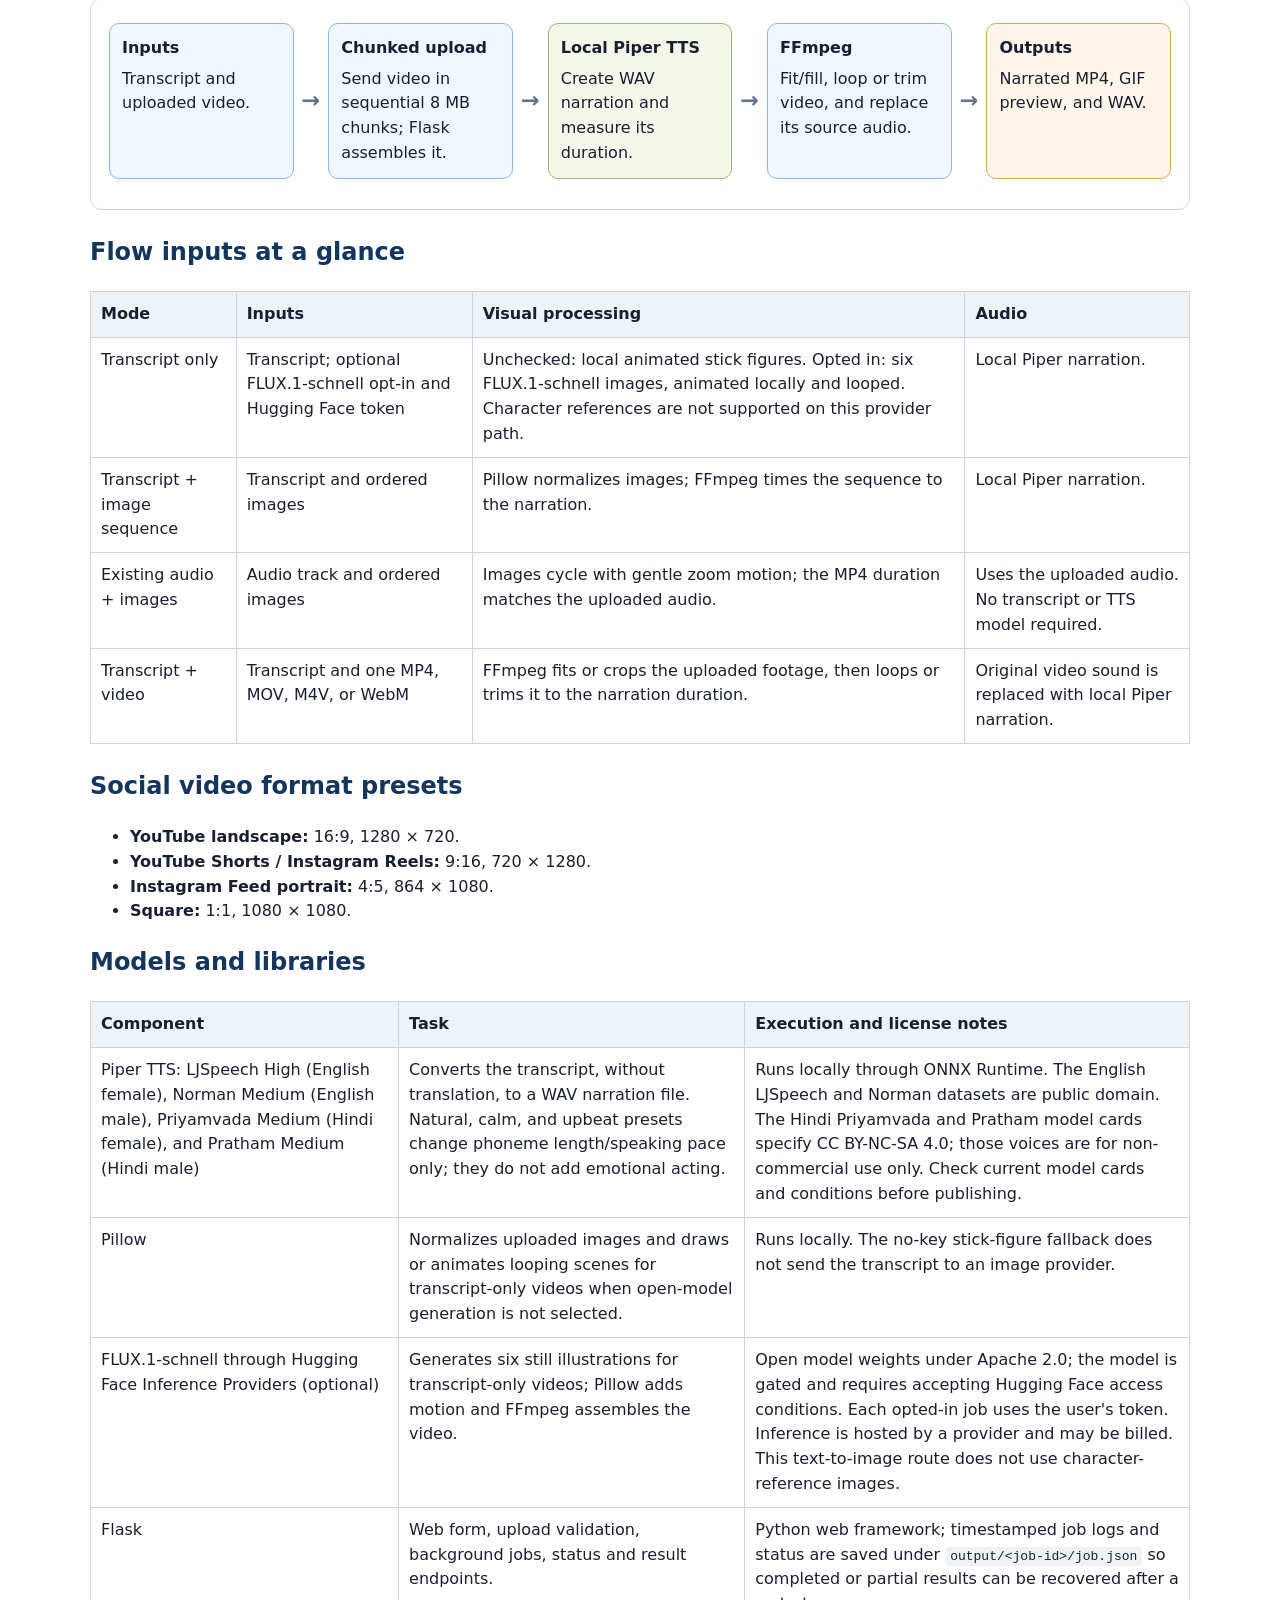
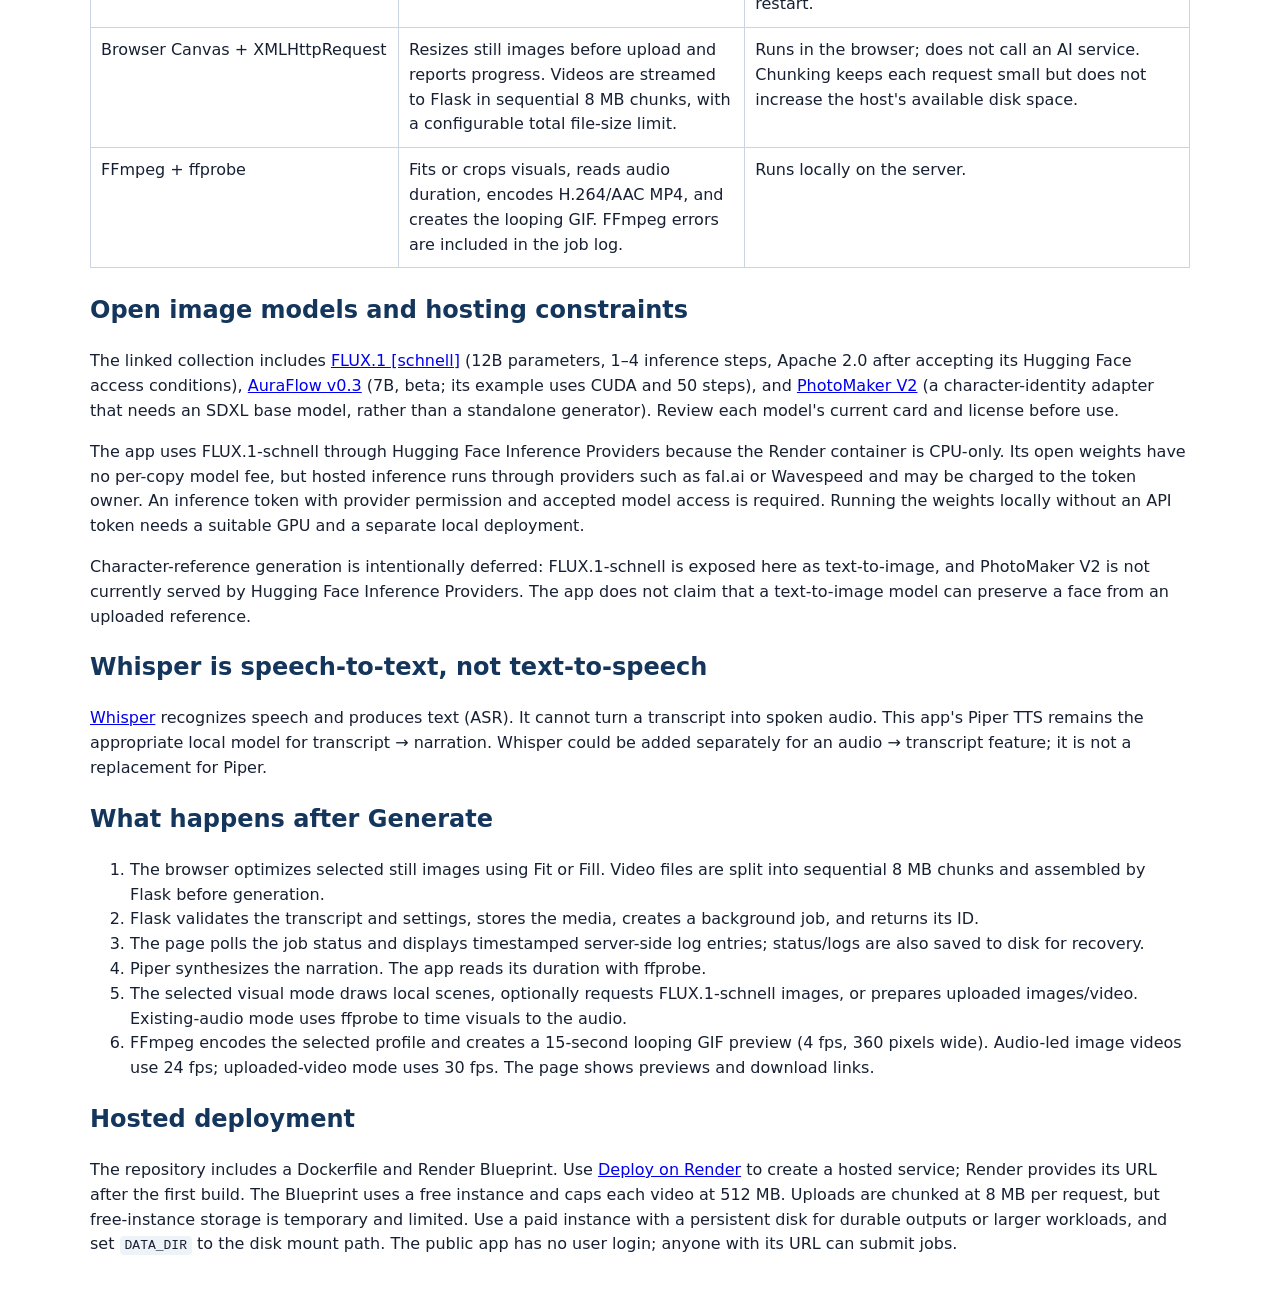
==== commit 72855c1b: "Add opt-in Hugging Face image generation Co-authored-by: Copilot App <223556219+Copilot@users.norepl" ====
--- a/docs/video-generation-flow.html
+++ b/docs/video-generation-flow.html
@@ -47,7 +47,7 @@
     <p>This page documents each of the four generation flows, the local speech model, optional AI illustrations, and what happens after you submit a job.</p>
 
     <div class="callout">
-      <strong>Speech always runs locally with Piper.</strong> Transcript-only visuals use local Pillow drawings when no Gemini key is entered. Gemini image generation is optional and runs only when a key and the user's consent are supplied. Whisper is not a text-to-speech model; it recognizes speech in audio.
+      <strong>Speech always runs locally with Piper.</strong> Transcript-only visuals use local Pillow drawings by default. FLUX.1-schnell image generation is optional and requires a Hugging Face token and explicit consent. Whisper is not a text-to-speech model; it recognizes speech in audio.
     </div>
 
     <h2>Flow 1: Transcript only</h2>
@@ -56,18 +56,18 @@
         <div class="flow-step"><strong>Transcript</strong>Paste narration text and choose global settings.</div><span class="flow-arrow">→</span>
         <div class="flow-step"><strong>Flask job</strong>Validate settings and queue a background job.</div><span class="flow-arrow">→</span>
         <div class="flow-step audio"><strong>Local Piper TTS</strong>Create a WAV from the transcript as written.</div><span class="flow-arrow">→</span>
-        <div class="flow-step"><strong>Choose visual path</strong>Is a Gemini key supplied with consent?</div>
+        <div class="flow-step"><strong>Choose visual path</strong>Is FLUX.1-schnell selected with a token and consent?</div>
       </div>
       <div class="flow-branches">
-        <div class="flow-branch"><strong>No key: local visuals</strong>Pillow draws animated stick-figure scenes. No image model, API key, or transcript upload to a visual provider is needed.</div>
-        <div class="flow-branch remote"><strong>Key + consent: Gemini images</strong>Send transcript and optional character reference to Gemini. Generate six images, or eight with a character reference; Pillow animates and loops the images locally.</div>
+        <div class="flow-branch"><strong>Unchecked: local visuals</strong>Pillow draws animated stick-figure scenes. No image model, token, or transcript upload to a visual provider is needed.</div>
+        <div class="flow-branch remote"><strong>Opted in: Hugging Face images</strong>Send transcript prompts to FLUX.1-schnell through an inference provider. Generate six images; Pillow animates and loops them locally. Provider charges may apply.</div>
       </div>
       <div class="flow-track">
         <div class="flow-step"><strong>Scene loops</strong>Repeat visuals across the narration duration.</div><span class="flow-arrow">→</span>
         <div class="flow-step"><strong>FFmpeg</strong>Encode the selected format and synchronize narration.</div><span class="flow-arrow">→</span>
         <div class="flow-step output"><strong>Outputs</strong>Full MP4, 15-second GIF preview, and WAV narration.</div>
       </div>
-      <p class="flow-caption">Gemini is an optional hosted image-generation model; it does not generate speech or GIF animation. A key and explicit consent are required.</p>
+      <p class="flow-caption">FLUX.1-schnell creates still images, not speech or GIF animation. This text-to-image provider path does not support character-reference images.</p>
     </div>
 
     <h2>Flow 2: Transcript + images</h2>
@@ -109,7 +109,7 @@
     <table>
       <thead><tr><th>Mode</th><th>Inputs</th><th>Visual processing</th><th>Audio</th></tr></thead>
       <tbody>
-        <tr><td>Transcript only</td><td>Transcript; optional Gemini key and character reference image</td><td>No key: local animated stick figures. With key and consent: six Gemini images, or eight with a character reference, animated locally and looped.</td><td>Local Piper narration.</td></tr>
+        <tr><td>Transcript only</td><td>Transcript; optional FLUX.1-schnell opt-in and Hugging Face token</td><td>Unchecked: local animated stick figures. Opted in: six FLUX.1-schnell images, animated locally and looped. Character references are not supported on this provider path.</td><td>Local Piper narration.</td></tr>
         <tr><td>Transcript + image sequence</td><td>Transcript and ordered images</td><td>Pillow normalizes images; FFmpeg times the sequence to the narration.</td><td>Local Piper narration.</td></tr>
         <tr><td>Existing audio + images</td><td>Audio track and ordered images</td><td>Images cycle with gentle zoom motion; the MP4 duration matches the uploaded audio.</td><td>Uses the uploaded audio. No transcript or TTS model required.</td></tr>
         <tr><td>Transcript + video</td><td>Transcript and one MP4, MOV, M4V, or WebM</td><td>FFmpeg fits or crops the uploaded footage, then loops or trims it to the narration duration.</td><td>Original video sound is replaced with local Piper narration.</td></tr>
@@ -135,13 +135,13 @@
         </tr>
         <tr>
           <td>Pillow</td>
-          <td>Normalizes uploaded images and draws or animates looping scenes for transcript-only videos when Gemini is not selected.</td>
+          <td>Normalizes uploaded images and draws or animates looping scenes for transcript-only videos when open-model generation is not selected.</td>
           <td>Runs locally. The no-key stick-figure fallback does not send the transcript to an image provider.</td>
         </tr>
         <tr>
-          <td>Gemini 3.1 Flash Lite Image (optional)</td>
-          <td>Generates still illustrations for transcript-only videos; Pillow adds motion and FFmpeg assembles the video.</td>
-          <td>Requires the user's per-job key and explicit consent. Sends the transcript and optional character reference to Google. The current app creates six scenes, or eight with a character reference. This image model is not a TTS model.</td>
+          <td>FLUX.1-schnell through Hugging Face Inference Providers (optional)</td>
+          <td>Generates six still illustrations for transcript-only videos; Pillow adds motion and FFmpeg assembles the video.</td>
+          <td>Open model weights under Apache 2.0; the model is gated and requires accepting Hugging Face access conditions. Each opted-in job uses the user's token. Inference is hosted by a provider and may be billed. This text-to-image route does not use character-reference images.</td>
         </tr>
         <tr>
           <td>Flask</td>
@@ -160,9 +160,10 @@
         </tr>
       </tbody>
     </table>
-    <h2>Could a Hugging Face model replace Gemini?</h2>
-    <p>Yes, but the listed models are large diffusion/flow image generators, not small language models. The collection includes <a href="https://huggingface.co/black-forest-labs/FLUX.1-schnell">FLUX.1 [schnell]</a> (12B parameters, 1–4 inference steps, Apache 2.0 after accepting its Hugging Face access conditions), <a href="https://huggingface.co/fal/AuraFlow-v0.3">AuraFlow v0.3</a> (7B, beta; its example uses CUDA and 50 steps), and <a href="https://huggingface.co/TencentARC/PhotoMaker-V2">PhotoMaker V2</a> (a character-identity adapter that needs an SDXL base model, rather than a standalone generator). Review each model's current card and license before use.</p>
-    <p>The current Render Docker image is a CPU-oriented Python image with no PyTorch, Diffusers, or GPU. Downloading and running 7B–12B image models there would be slow or exceed its available memory. To use one without a hosted model key, run the model on a machine with a suitable GPU and install its weights locally. Hugging Face Inference Providers can run models remotely, but require a Hugging Face token and are pay-as-you-go. The app does not currently integrate these Hugging Face image models.</p>
+    <h2>Open image models and hosting constraints</h2>
+    <p>The linked collection includes <a href="https://huggingface.co/black-forest-labs/FLUX.1-schnell">FLUX.1 [schnell]</a> (12B parameters, 1–4 inference steps, Apache 2.0 after accepting its Hugging Face access conditions), <a href="https://huggingface.co/fal/AuraFlow-v0.3">AuraFlow v0.3</a> (7B, beta; its example uses CUDA and 50 steps), and <a href="https://huggingface.co/TencentARC/PhotoMaker-V2">PhotoMaker V2</a> (a character-identity adapter that needs an SDXL base model, rather than a standalone generator). Review each model's current card and license before use.</p>
+    <p>The app uses FLUX.1-schnell through Hugging Face Inference Providers because the Render container is CPU-only. Its open weights have no per-copy model fee, but hosted inference runs through providers such as fal.ai or Wavespeed and may be charged to the token owner. An inference token with provider permission and accepted model access is required. Running the weights locally without an API token needs a suitable GPU and a separate local deployment.</p>
+    <p>Character-reference generation is intentionally deferred: FLUX.1-schnell is exposed here as text-to-image, and PhotoMaker V2 is not currently served by Hugging Face Inference Providers. The app does not claim that a text-to-image model can preserve a face from an uploaded reference.</p>
 
     <h2>Whisper is speech-to-text, not text-to-speech</h2>
     <p><a href="https://github.com/openai/whisper">Whisper</a> recognizes speech and produces text (ASR). It cannot turn a transcript into spoken audio. This app's Piper TTS remains the appropriate local model for transcript → narration. Whisper could be added separately for an audio → transcript feature; it is not a replacement for Piper.</p>
@@ -173,7 +174,7 @@
       <li>Flask validates the transcript and settings, stores the media, creates a background job, and returns its ID.</li>
       <li>The page polls the job status and displays timestamped server-side log entries; status/logs are also saved to disk for recovery.</li>
       <li>Piper synthesizes the narration. The app reads its duration with ffprobe.</li>
-      <li>The selected visual mode draws local scenes, optionally requests Gemini still illustrations, or prepares uploaded images/video. Existing-audio mode uses ffprobe to time visuals to the audio.</li>
+      <li>The selected visual mode draws local scenes, optionally requests FLUX.1-schnell images, or prepares uploaded images/video. Existing-audio mode uses ffprobe to time visuals to the audio.</li>
       <li>FFmpeg encodes the selected profile and creates a 15-second looping GIF preview (4 fps, 360 pixels wide). Audio-led image videos use 24 fps; uploaded-video mode uses 30 fps. The page shows previews and download links.</li>
     </ol>
 
